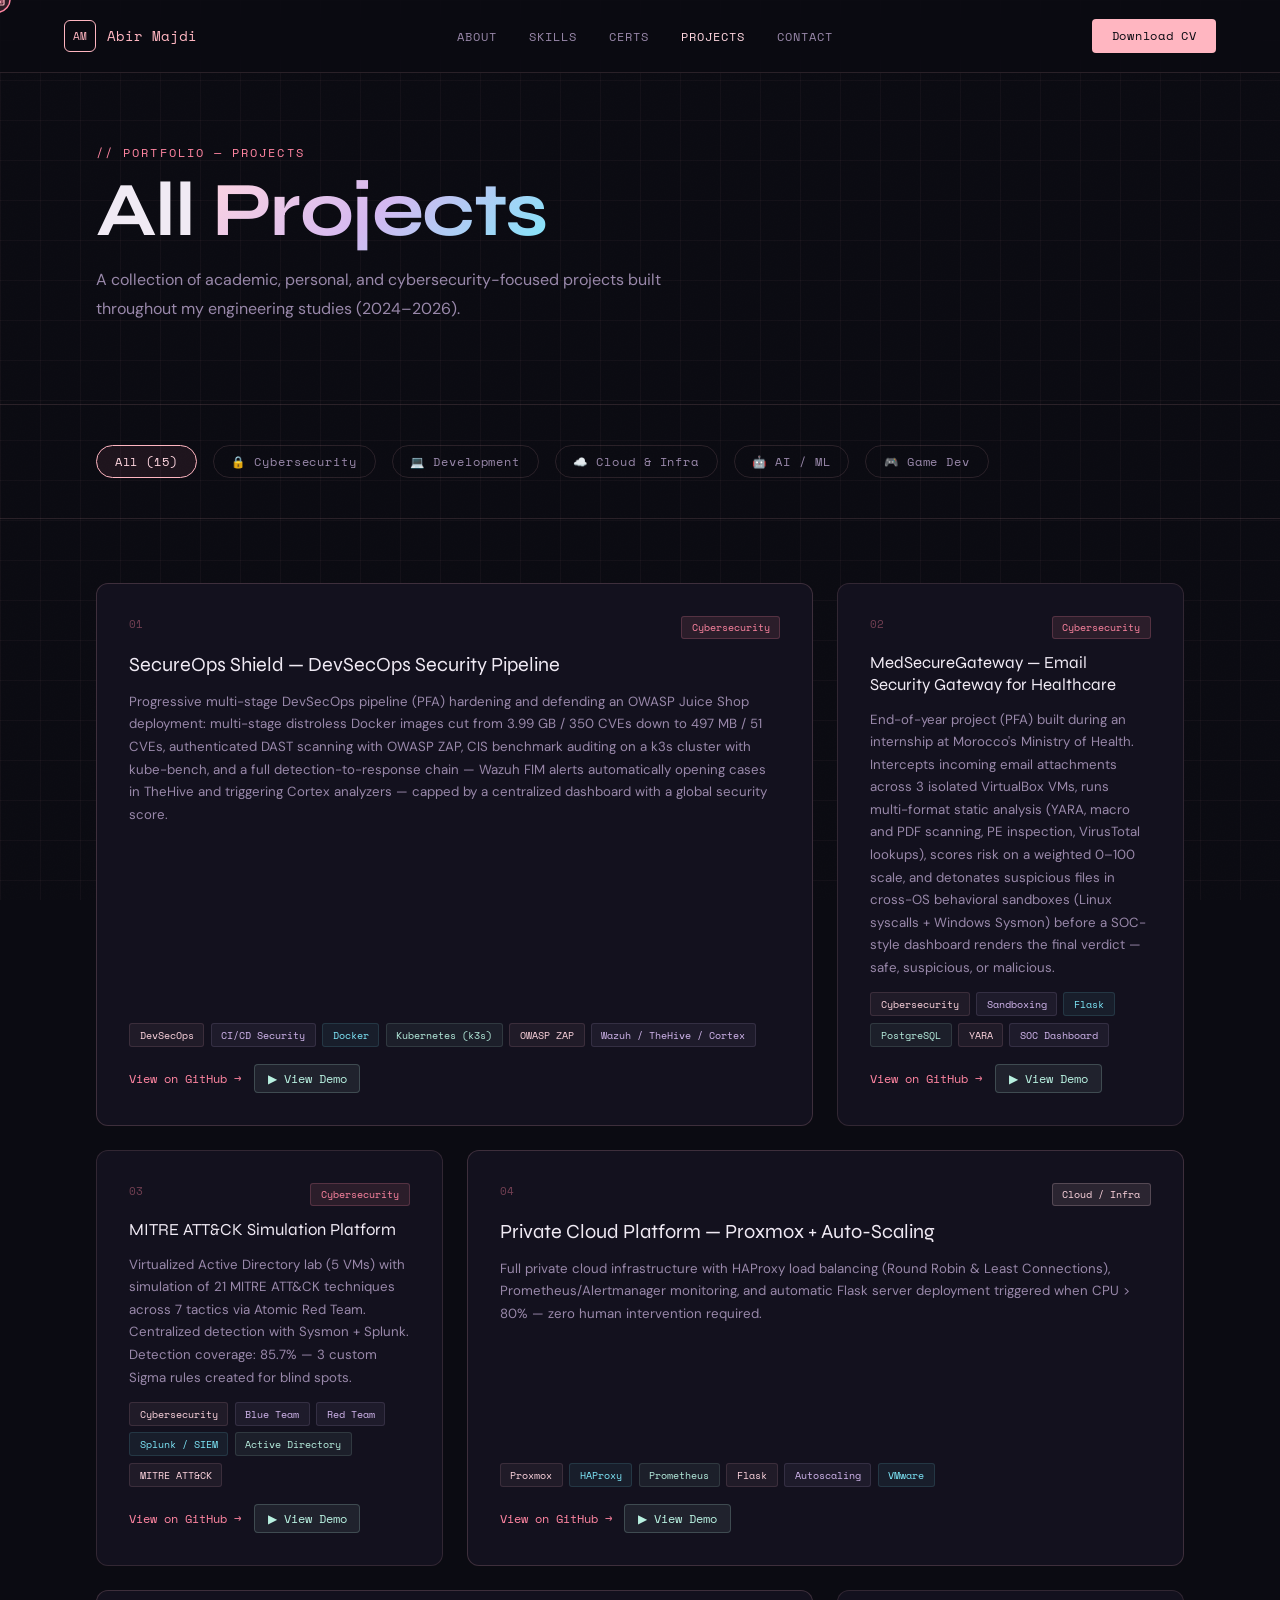
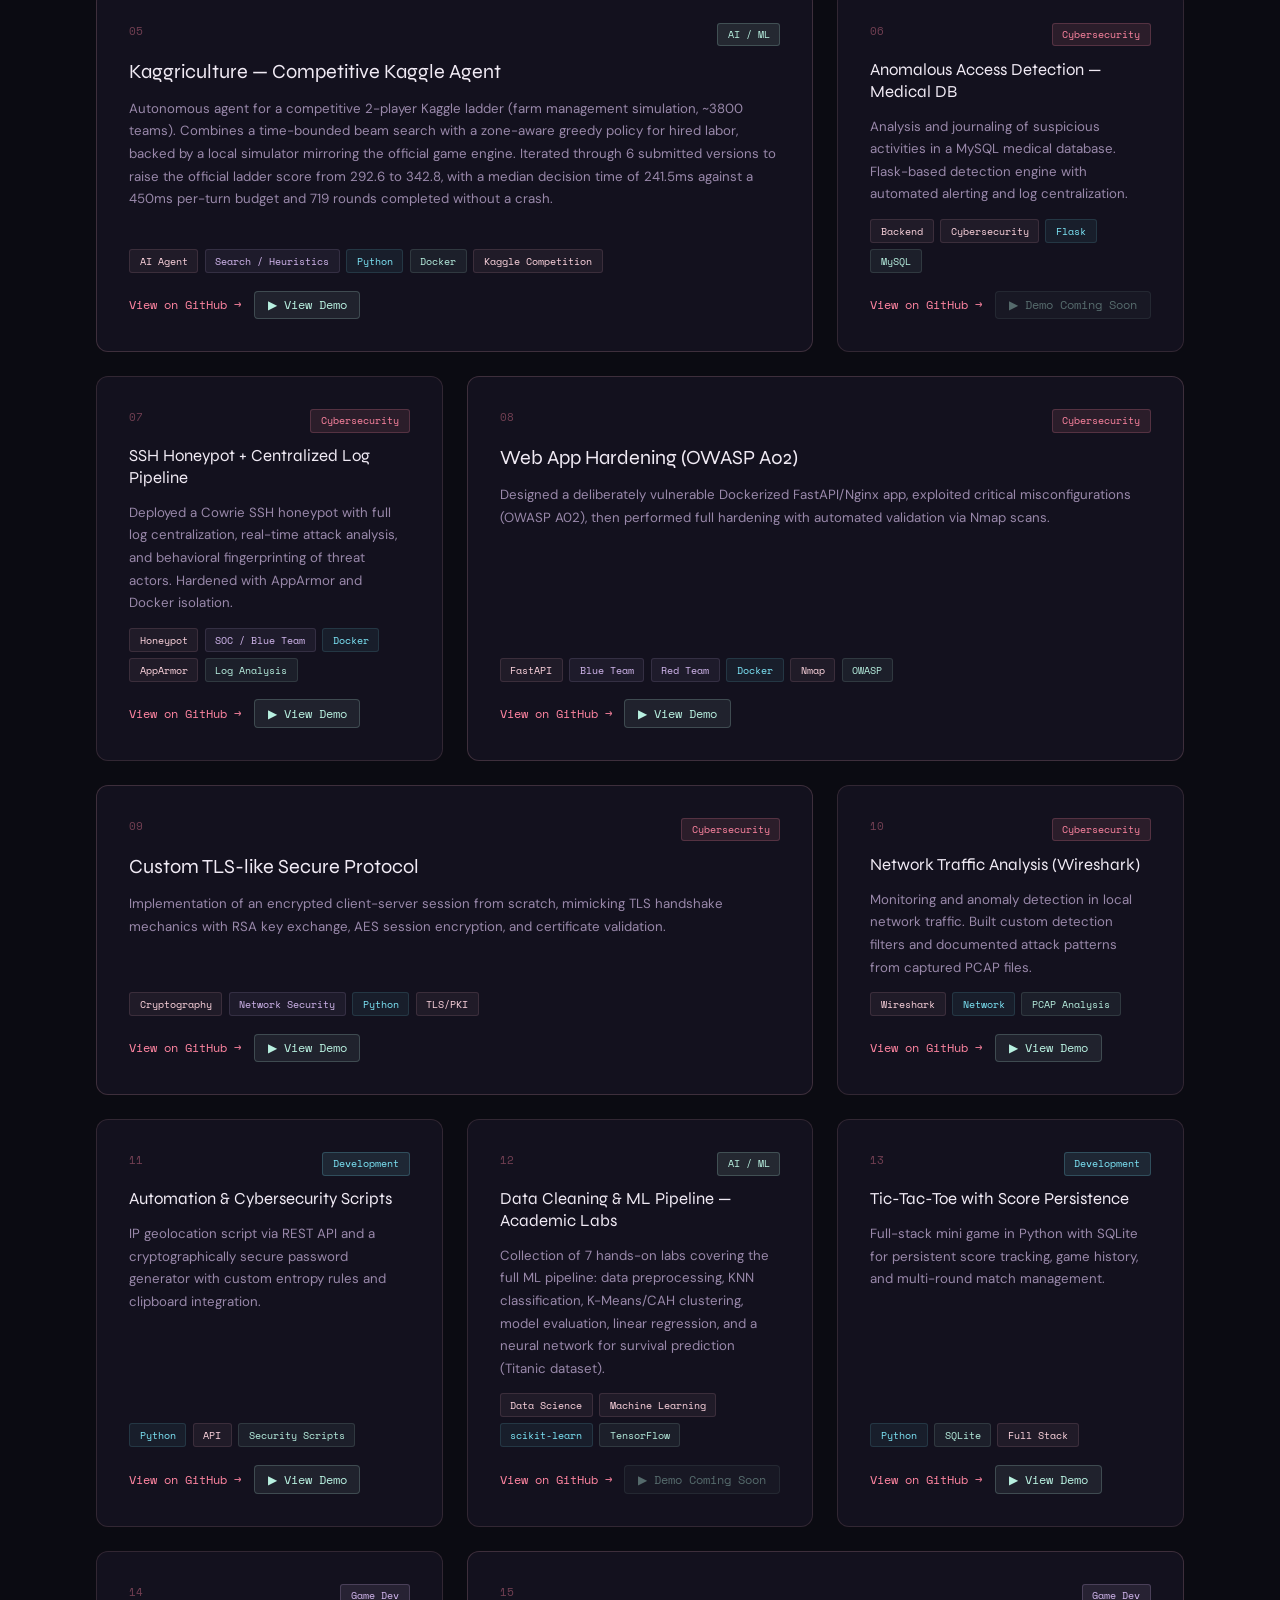
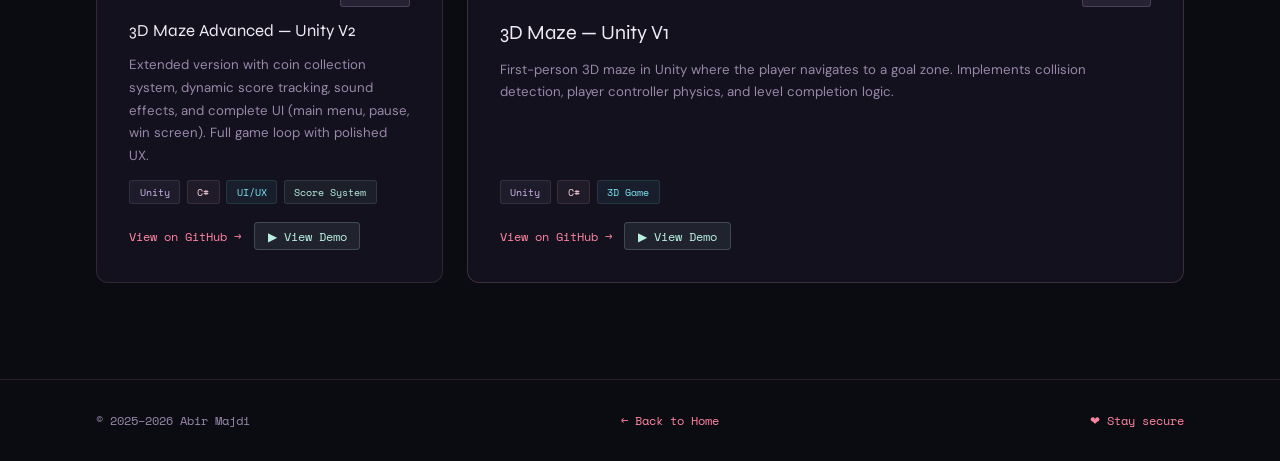
==== projets.htm @ 11ea149c "Update portfolio" ====
<!DOCTYPE html>
<html lang="en">

<head>
  <meta charset="UTF-8" />
  <meta name="viewport" content="width=device-width, initial-scale=1.0" />
  <title>Projects — Abir Majdi</title>
  <link
    href="https://fonts.googleapis.com/css2?family=Space+Mono:ital,wght@0,400;0,700;1,400&family=DM+Sans:wght@300;400;500;600&family=Syne:wght@700;800&display=swap"
    rel="stylesheet" />
  <style>
    *,
    *::before,
    *::after {
      box-sizing: border-box;
      margin: 0;
      padding: 0;
      cursor: none !important;
    }

    #cursor {
      position: fixed;
      top: 0;
      left: 0;
      pointer-events: none;
      z-index: 99999;
      transform: translate(-50%, -50%);
    }

    #cursor svg {
      display: block;
      transition: transform .15s ease;
    }

    body:has(a:hover) #cursor svg,
    body:has(button:hover) #cursor svg {
      transform: scale(1.4);
    }

    #cursor-trail {
      position: fixed;
      top: 0;
      left: 0;
      pointer-events: none;
      z-index: 99998;
      width: 8px;
      height: 8px;
      border-radius: 50%;
      background: #ff85a1;
      opacity: .5;
      transform: translate(-50%, -50%);
      transition: left .12s ease, top .12s ease;
    }

    :root {
      --bg: #0b0b12;
      --bg2: #100f1a;
      --card: #13111e;
      --border: rgba(255, 182, 193, .13);
      --pink: #ffb6c1;
      --pink-light: #ffd6e0;
      --pink-glow: #ff85a1;
      --mint: #b8f0e0;
      --lavender: #d4b8f0;
      --cyan: #7ee8fa;
      --text: #f0eaf4;
      --muted: #9988aa;
      --font-mono: 'Space Mono', monospace;
      --font-body: 'DM Sans', sans-serif;
      --font-head: 'Syne', sans-serif;
    }

    html {
      scroll-behavior: smooth;
    }

    body {
      background: var(--bg);
      color: var(--text);
      font-family: var(--font-body);
      overflow-x: hidden;
    }

    body::before {
      content: '';
      position: fixed;
      inset: 0;
      z-index: 0;
      pointer-events: none;
      background-image: url("data:image/svg+xml,%3Csvg viewBox='0 0 200 200' xmlns='http://www.w3.org/2000/svg'%3E%3Cfilter id='n'%3E%3CfeTurbulence type='fractalNoise' baseFrequency='.75' numOctaves='4' stitchTiles='stitch'/%3E%3C/filter%3E%3Crect width='100%25' height='100%25' filter='url(%23n)' opacity='.04'/%3E%3C/svg%3E");
      background-size: 200px 200px;
      opacity: .35;
    }

    body::after {
      content: '';
      position: fixed;
      inset: 0;
      z-index: 0;
      pointer-events: none;
      background-image: linear-gradient(rgba(255, 182, 193, .04) 1px, transparent 1px), linear-gradient(90deg, rgba(255, 182, 193, .04) 1px, transparent 1px);
      background-size: 40px 40px;
    }

    nav {
      position: fixed;
      top: 0;
      left: 0;
      right: 0;
      z-index: 1000;
      display: flex;
      align-items: center;
      justify-content: space-between;
      padding: 1.2rem 4rem;
      background: rgba(11, 11, 18, .85);
      backdrop-filter: blur(20px);
      border-bottom: 1px solid var(--border);
    }

    .nav-logo {
      display: flex;
      align-items: center;
      gap: .7rem;
      font-family: var(--font-mono);
      font-size: .85rem;
      color: var(--pink);
      text-decoration: none;
    }

    .nav-logo-icon {
      width: 32px;
      height: 32px;
      border: 1.5px solid var(--pink);
      border-radius: 6px;
      display: flex;
      align-items: center;
      justify-content: center;
      font-size: .7rem;
      color: var(--pink);
    }

    .nav-links {
      display: flex;
      gap: 2rem;
      list-style: none;
    }

    .nav-links a {
      font-family: var(--font-mono);
      font-size: .78rem;
      color: var(--muted);
      text-decoration: none;
      letter-spacing: .08em;
      text-transform: uppercase;
      transition: color .2s;
    }

    .nav-links a:hover,
    .nav-links a.active {
      color: var(--pink-light);
    }

    .nav-cv {
      font-family: var(--font-mono);
      font-size: .78rem;
      color: var(--bg);
      background: var(--pink);
      padding: .45rem 1.2rem;
      border-radius: 4px;
      text-decoration: none;
      letter-spacing: .06em;
      transition: background .2s;
    }

    .nav-cv:hover {
      background: var(--pink-light);
    }

    .page-header {
      position: relative;
      z-index: 1;
      padding: 9rem 6rem 5rem;
      border-bottom: 1px solid var(--border);
    }

    .page-label {
      font-family: var(--font-mono);
      font-size: .72rem;
      color: var(--pink-glow);
      letter-spacing: .18em;
      text-transform: uppercase;
      margin-bottom: .8rem;
    }

    .page-title {
      font-family: var(--font-head);
      font-size: clamp(3rem, 6vw, 5rem);
      line-height: .95;
      letter-spacing: -.02em;
      margin-bottom: 1.2rem;
    }

    .page-title em {
      font-style: normal;
      background: linear-gradient(135deg, var(--pink-light), var(--lavender), var(--cyan));
      -webkit-background-clip: text;
      -webkit-text-fill-color: transparent;
      background-clip: text;
    }

    .page-desc {
      font-size: 1rem;
      color: var(--muted);
      max-width: 600px;
      line-height: 1.8;
    }

    .filter-bar {
      position: relative;
      z-index: 1;
      padding: 2.5rem 6rem;
      display: flex;
      align-items: center;
      gap: 1rem;
      flex-wrap: wrap;
      border-bottom: 1px solid var(--border);
    }

    .filter-btn {
      font-family: var(--font-mono);
      font-size: .72rem;
      letter-spacing: .08em;
      padding: .45rem 1.1rem;
      border-radius: 20px;
      border: 1px solid var(--border);
      background: transparent;
      color: var(--muted);
      transition: all .2s;
      cursor: pointer;
    }

    .filter-btn:hover,
    .filter-btn.active {
      border-color: var(--pink);
      color: var(--pink-light);
      background: rgba(255, 133, 161, .08);
    }

    .projects-section {
      position: relative;
      z-index: 1;
      padding: 4rem 6rem 6rem;
    }

    .projects-grid {
      display: grid;
      grid-template-columns: repeat(auto-fill, minmax(340px, 1fr));
      gap: 1.5rem;
    }

    .proj-card {
      background: var(--card);
      border: 1px solid var(--border);
      border-radius: 12px;
      padding: 2rem;
      position: relative;
      overflow: hidden;
      transition: border-color .2s, transform .2s, box-shadow .2s;
      display: flex;
      flex-direction: column;
      gap: .8rem;
    }

    .proj-card::before {
      content: '';
      position: absolute;
      top: 0;
      left: 0;
      right: 0;
      height: 2px;
      background: linear-gradient(90deg, var(--pink-glow), var(--lavender));
      opacity: 0;
      transition: opacity .2s;
    }

    .proj-card:hover {
      border-color: rgba(255, 182, 193, .25);
      transform: translateY(-4px);
      box-shadow: 0 20px 50px rgba(0, 0, 0, .4);
    }

    .proj-card:hover::before {
      opacity: 1;
    }

    .proj-card.featured {
      grid-column: span 2;
      border-color: rgba(255, 182, 193, .18);
    }

    .proj-card.featured .proj-title {
      font-size: 1.25rem;
    }

    .proj-header {
      display: flex;
      justify-content: space-between;
      align-items: flex-start;
    }

    .proj-num {
      font-family: var(--font-mono);
      font-size: .68rem;
      color: rgba(255, 133, 161, .4);
    }

    .proj-type {
      font-family: var(--font-mono);
      font-size: .62rem;
      padding: .2rem .6rem;
      border-radius: 3px;
    }

    .type-security {
      background: rgba(255, 133, 161, .1);
      color: var(--pink-glow);
      border: 1px solid rgba(255, 133, 161, .2);
    }

    .type-dev {
      background: rgba(126, 232, 250, .1);
      color: var(--cyan);
      border: 1px solid rgba(126, 232, 250, .2);
    }

    .type-ml {
      background: rgba(184, 240, 224, .1);
      color: var(--mint);
      border: 1px solid rgba(184, 240, 224, .2);
    }

    .type-game {
      background: rgba(212, 184, 240, .1);
      color: var(--lavender);
      border: 1px solid rgba(212, 184, 240, .2);
    }

    .type-cloud {
      background: rgba(255, 214, 224, .1);
      color: var(--pink-light);
      border: 1px solid rgba(255, 214, 224, .2);
    }

    .proj-title {
      font-family: var(--font-head);
      font-size: 1.05rem;
      color: var(--text);
      line-height: 1.3;
    }

    .proj-desc {
      font-size: .83rem;
      color: var(--muted);
      line-height: 1.7;
      flex: 1;
    }

    .proj-tags {
      display: flex;
      flex-wrap: wrap;
      gap: .4rem;
    }

    .tag {
      font-family: var(--font-mono);
      font-size: .6rem;
      padding: .25rem .6rem;
      border-radius: 3px;
      background: rgba(255, 182, 193, .06);
      color: var(--pink-light);
      border: 1px solid rgba(255, 182, 193, .12);
    }

    .tag.b {
      background: rgba(126, 232, 250, .06);
      color: var(--cyan);
      border-color: rgba(126, 232, 250, .12);
    }

    .tag.p {
      background: rgba(212, 184, 240, .06);
      color: var(--lavender);
      border-color: rgba(212, 184, 240, .12);
    }

    .tag.g {
      background: rgba(184, 240, 224, .06);
      color: var(--mint);
      border-color: rgba(184, 240, 224, .12);
    }

    .proj-actions {
      display: flex;
      gap: .8rem;
      align-items: center;
      flex-wrap: wrap;
      margin-top: .3rem;
    }

    .proj-link {
      font-family: var(--font-mono);
      font-size: .72rem;
      color: var(--pink-glow);
      text-decoration: none;
      display: inline-flex;
      align-items: center;
      gap: .4rem;
      transition: gap .2s;
    }

    .proj-link:hover {
      gap: .7rem;
    }

    .demo-btn {
      font-family: var(--font-mono);
      font-size: .72rem;
      color: var(--mint);
      display: inline-flex;
      align-items: center;
      gap: .4rem;
      transition: gap .2s, background .2s;
      background: rgba(184, 240, 224, .08);
      border: 1px solid rgba(184, 240, 224, .2);
      border-radius: 4px;
      padding: .3rem .8rem;
      cursor: pointer;
    }

    .demo-btn:hover {
      gap: .7rem;
      background: rgba(184, 240, 224, .15);
      border-color: var(--mint);
    }

    .demo-btn.soon {
      opacity: .4;
      pointer-events: none;
      cursor: default;
    }

    /* VIDEO MODAL */
    #video-modal {
      display: none;
      position: fixed;
      inset: 0;
      z-index: 9999;
      background: rgba(11, 11, 18, .95);
      backdrop-filter: blur(16px);
      align-items: center;
      justify-content: center;
      padding: 1.5rem;
    }

    #video-modal.open {
      display: flex;
    }

    .video-modal-inner {
      position: relative;
      width: 100%;
      max-width: 960px;
      background: var(--card);
      border: 1px solid var(--border);
      border-radius: 14px;
      overflow: hidden;
      box-shadow: 0 40px 100px rgba(0, 0, 0, .7);
    }

    .video-modal-header {
      display: flex;
      align-items: center;
      justify-content: space-between;
      padding: 1rem 1.4rem;
      border-bottom: 1px solid var(--border);
    }

    .video-modal-title {
      font-family: var(--font-mono);
      font-size: .78rem;
      color: var(--pink-light);
      letter-spacing: .08em;
    }

    .video-modal-close {
      font-family: var(--font-mono);
      font-size: .9rem;
      color: var(--muted);
      background: none;
      border: none;
      padding: .2rem .5rem;
      cursor: pointer;
      transition: color .2s;
    }

    .video-modal-close:hover {
      color: var(--pink-light);
    }

    .video-ratio {
      position: relative;
      padding-bottom: 56.25%;
      height: 0;
    }

    .video-ratio iframe {
      position: absolute;
      top: 0;
      left: 0;
      width: 100%;
      height: 100%;
      border: none;
      background: #000;
    }

    /* VIDEO TABS (multi-vidéo) */
    .video-tabs {
      display: flex;
      flex-wrap: wrap;
      gap: .5rem;
      padding: .9rem 1.2rem;
      border-bottom: 1px solid var(--border);
      background: rgba(255, 182, 193, .03);
    }

    .video-tab {
      font-family: var(--font-mono);
      font-size: .68rem;
      letter-spacing: .06em;
      padding: .3rem .9rem;
      border-radius: 20px;
      border: 1px solid var(--border);
      background: transparent;
      color: var(--muted);
      cursor: pointer;
      transition: all .2s;
    }

    .video-tab:hover {
      border-color: var(--pink);
      color: var(--pink-light);
    }

    .video-tab.active {
      border-color: var(--pink-glow);
      color: var(--pink-light);
      background: rgba(255, 133, 161, .1);
    }

    /* VIDEO NAV (prev/next) */
    .video-nav {
      display: flex;
      align-items: center;
      justify-content: center;
      gap: 1.2rem;
      padding: .8rem 1.4rem;
      border-top: 1px solid var(--border);
    }

    .video-nav-btn {
      font-family: var(--font-mono);
      font-size: .7rem;
      color: var(--pink-glow);
      background: rgba(255, 133, 161, .07);
      border: 1px solid rgba(255, 133, 161, .25);
      border-radius: 4px;
      padding: .3rem .9rem;
      cursor: pointer;
      transition: background .2s;
    }

    .video-nav-btn:hover {
      background: rgba(255, 133, 161, .15);
    }

    .video-nav-btn:disabled {
      opacity: .3;
      pointer-events: none;
    }

    .video-nav-count {
      font-family: var(--font-mono);
      font-size: .7rem;
      color: var(--muted);
    }

    /* PLACEHOLDER when no video yet */
    .video-placeholder {
      display: flex;
      flex-direction: column;
      align-items: center;
      justify-content: center;
      height: 400px;
      gap: 1rem;
      color: var(--muted);
      font-family: var(--font-mono);
      font-size: .8rem;
    }

    .video-placeholder .placeholder-icon {
      font-size: 3rem;
      opacity: .3;
    }

    .video-placeholder p {
      text-align: center;
      line-height: 1.7;
      max-width: 380px;
    }

    .video-placeholder a {
      color: var(--pink-glow);
      text-decoration: none;
    }

    .video-placeholder a:hover {
      text-decoration: underline;
    }

    /* DRIVE LINK CARD — shown instead of blocked iframe */
    .drive-link-card {
      display: flex;
      flex-direction: column;
      align-items: center;
      justify-content: center;
      min-height: 340px;
      gap: 1.4rem;
      padding: 2.5rem;
    }

    .drive-link-label {
      font-family: var(--font-mono);
      font-size: .72rem;
      color: var(--muted);
      text-align: center;
      line-height: 1.7;
      max-width: 480px;
    }

    .drive-open-btn {
      display: inline-flex;
      align-items: center;
      gap: .6rem;
      font-family: var(--font-mono);
      font-size: .8rem;
      letter-spacing: .06em;
      color: var(--bg);
      background: var(--pink-glow);
      padding: .65rem 1.6rem;
      border-radius: 6px;
      text-decoration: none;
      transition: background .2s, transform .15s;
    }

    .drive-open-btn:hover {
      background: var(--pink-light);
      transform: translateY(-2px);
    }

    .drive-icon {
      width: 48px;
      height: 48px;
      opacity: .5;
    }

    .reveal {
      opacity: 0;
      transform: translateY(20px);
      transition: opacity .5s ease, transform .5s ease;
    }

    .reveal.visible {
      opacity: 1;
      transform: none;
    }

    footer {
      position: relative;
      z-index: 1;
      border-top: 1px solid var(--border);
      padding: 2rem 6rem;
      display: flex;
      align-items: center;
      justify-content: space-between;
      font-family: var(--font-mono);
      font-size: .72rem;
      color: var(--muted);
    }

    footer a {
      color: var(--pink-glow);
      text-decoration: none;
    }

    @media(max-width:900px) {
      nav {
        padding: 1rem 1.5rem;
      }

      .page-header,
      .filter-bar,
      .projects-section {
        padding-left: 1.5rem;
        padding-right: 1.5rem;
      }

      .page-header {
        padding-top: 6rem;
      }

      .projects-grid {
        grid-template-columns: 1fr;
      }

      .proj-card.featured {
        grid-column: span 1;
      }

      footer {
        padding: 1.5rem;
        flex-direction: column;
        gap: .5rem;
      }
    }
  </style>
</head>

<body>

  <div id="cursor">
    <svg width="28" height="28" viewBox="0 0 28 28" fill="none">
      <path d="M14 2 L24 6 L24 14 C24 19.5 19.5 24.5 14 26 C8.5 24.5 4 19.5 4 14 L4 6 Z" fill="rgba(255,133,161,0.15)"
        stroke="#ff85a1" stroke-width="1.5" />
      <rect x="10" y="13" width="8" height="6" rx="1" fill="none" stroke="#ffb6c1" stroke-width="1.2" />
      <path d="M11 13 L11 11 C11 9.3 12.3 8 14 8 C15.7 8 17 9.3 17 11 L17 13" stroke="#ffb6c1" stroke-width="1.2"
        fill="none" />
      <circle cx="14" cy="16" r="1" fill="#ffb6c1" />
    </svg>
  </div>
  <div id="cursor-trail"></div>

  <nav>
    <a href="index.htm" class="nav-logo">
      <div class="nav-logo-icon">AM</div>
      <span>Abir Majdi</span>
    </a>
    <ul class="nav-links">
      <li><a href="index.htm#about">About</a></li>
      <li><a href="index.htm#skills">Skills</a></li>
      <li><a href="index.htm#certifications">Certs</a></li>
      <li><a href="projets.htm" class="active">Projects</a></li>
      <li><a href="index.htm#contact">Contact</a></li>
    </ul>
    <a href="/CV_Abir_Majdi_ATS.pdf" class="nav-cv" target="_blank">Download CV</a>
  </nav>

  <div class="page-header">
    <div class="reveal">
      <p class="page-label">// Portfolio — Projects</p>
      <h1 class="page-title">All <em>Projects</em></h1>
      <p class="page-desc">A collection of academic, personal, and cybersecurity-focused projects built throughout my
        engineering studies (2024–2026).</p>
    </div>
  </div>

  <div class="filter-bar">
    <button class="filter-btn active" onclick="filterProjects('all', this)">All (15)</button>
    <button class="filter-btn" onclick="filterProjects('security', this)">&#128274; Cybersecurity</button>
    <button class="filter-btn" onclick="filterProjects('dev', this)">&#128187; Development</button>
    <button class="filter-btn" onclick="filterProjects('cloud', this)">&#9729;&#65039; Cloud &amp; Infra</button>
    <button class="filter-btn" onclick="filterProjects('ml', this)">&#129302; AI / ML</button>
    <button class="filter-btn" onclick="filterProjects('game', this)">&#127918; Game Dev</button>
  </div>

  <div class="projects-section">
    <div class="projects-grid">

      <!-- 01 — SecureOps Shield -->
      <div class="proj-card featured reveal" data-cat="security">
        <div class="proj-header">
          <span class="proj-num">01</span>
          <span class="proj-type type-security">Cybersecurity</span>
        </div>
        <div class="proj-title">SecureOps Shield — DevSecOps Security Pipeline</div>
        <div class="proj-desc">Progressive multi-stage DevSecOps pipeline (PFA) hardening and defending an OWASP
          Juice Shop deployment: multi-stage distroless Docker images cut from 3.99 GB / 350 CVEs down to 497 MB
          / 51 CVEs, authenticated DAST scanning with OWASP ZAP, CIS benchmark auditing on a k3s cluster with
          kube-bench, and a full detection-to-response chain — Wazuh FIM alerts automatically opening cases in
          TheHive and triggering Cortex analyzers — capped by a centralized dashboard with a global security
          score.</div>
        <div class="proj-tags">
          <span class="tag">DevSecOps</span>
          <span class="tag p">CI/CD Security</span>
          <span class="tag b">Docker</span>
          <span class="tag g">Kubernetes (k3s)</span>
          <span class="tag">OWASP ZAP</span>
          <span class="tag p">Wazuh / TheHive / Cortex</span>
        </div>
        <div class="proj-actions">
          <a href="https://github.com/penelopeeckhar/secureops-shield" target="_blank" class="proj-link">View on
            GitHub →</a>
          <button class="demo-btn"
            onclick="openDemo('SecureOps Shield — DevSecOps Security Pipeline', 'https://github.com/penelopeeckhar/secureops-shield')">&#9654;
            View Demo</button>
        </div>
      </div>
      <!-- 02 — MedSecureGateway -->
      <div class="proj-card reveal" data-cat="security">
        <div class="proj-header">
          <span class="proj-num">02</span>
          <span class="proj-type type-security">Cybersecurity</span>
        </div>
        <div class="proj-title">MedSecureGateway — Email Security Gateway for Healthcare</div>
        <div class="proj-desc">End-of-year project (PFA) built during an internship at Morocco's Ministry of
          Health. Intercepts incoming email attachments across 3 isolated VirtualBox VMs, runs multi-format
          static analysis (YARA, macro and PDF scanning, PE inspection, VirusTotal lookups), scores risk on a
          weighted 0–100 scale, and detonates suspicious files in cross-OS behavioral sandboxes (Linux syscalls
          + Windows Sysmon) before a SOC-style dashboard renders the final verdict — safe, suspicious, or
          malicious.</div>
        <div class="proj-tags">
          <span class="tag">Cybersecurity</span>
          <span class="tag p">Sandboxing</span>
          <span class="tag b">Flask</span>
          <span class="tag g">PostgreSQL</span>
          <span class="tag">YARA</span>
          <span class="tag p">SOC Dashboard</span>
        </div>
        <div class="proj-actions">
          <a href="https://github.com/penelopeeckhar/MedSecureGateway" target="_blank" class="proj-link">View on
            GitHub →</a>
          <button class="demo-btn"
            onclick="openDemo('MedSecureGateway — Email Security Gateway for Healthcare', 'https://github.com/penelopeeckhar/MedSecureGateway')">&#9654;
            View Demo</button>
        </div>
      </div>

      <!-- 03 — MITRE ATT&CK Simulation Platform -->
      <div class="proj-card reveal" data-cat="security">
        <div class="proj-header">
          <span class="proj-num">03</span>
          <span class="proj-type type-security">Cybersecurity</span>
        </div>
        <div class="proj-title">MITRE ATT&amp;CK Simulation Platform</div>
        <div class="proj-desc">Virtualized Active Directory lab (5 VMs) with simulation of 21 MITRE ATT&amp;CK
          techniques across 7 tactics via Atomic Red Team. Centralized detection with Sysmon + Splunk. Detection
          coverage: 85.7% — 3 custom Sigma rules created for blind spots.</div>
        <div class="proj-tags">
          <span class="tag">Cybersecurity</span>
          <span class="tag p">Blue Team</span>
          <span class="tag p">Red Team</span>
          <span class="tag b">Splunk / SIEM</span>
          <span class="tag g">Active Directory</span>
          <span class="tag">MITRE ATT&amp;CK</span>
        </div>
        <div class="proj-actions">
          <a href="https://github.com/penelopeeckhar/mitre-attack-detection-lab" target="_blank" class="proj-link">View
            on GitHub →</a>
          <button class="demo-btn"
            onclick="openDemo('MITRE ATT&amp;CK Simulation Platform', 'https://github.com/penelopeeckhar/mitre-attack-detection-lab')">&#9654;
            View Demo</button>
        </div>
      </div>

      <!-- 04 — Private Cloud Platform -->
      <div class="proj-card featured reveal" data-cat="cloud">
        <div class="proj-header">
          <span class="proj-num">04</span>
          <span class="proj-type type-cloud">Cloud / Infra</span>
        </div>
        <div class="proj-title">Private Cloud Platform — Proxmox + Auto-Scaling</div>
        <div class="proj-desc">Full private cloud infrastructure with HAProxy load balancing (Round Robin &amp; Least
          Connections), Prometheus/Alertmanager monitoring, and automatic Flask server deployment triggered when CPU
          &gt; 80% — zero human intervention required.</div>
        <div class="proj-tags">
          <span class="tag">Proxmox</span>
          <span class="tag b">HAProxy</span>
          <span class="tag g">Prometheus</span>
          <span class="tag">Flask</span>
          <span class="tag p">Autoscaling</span>
          <span class="tag b">VMware</span>
        </div>
        <div class="proj-actions">
          <a href="https://github.com/penelopeeckhar/private-cloud-autoscaling-platform" target="_blank"
            class="proj-link">View on GitHub →</a>
          <button class="demo-btn"
            onclick="openDemo('Private Cloud Platform — Proxmox + Auto-Scaling', 'https://github.com/penelopeeckhar/private-cloud-autoscaling-platform')">&#9654;
            View Demo</button>
        </div>
      </div>

      <!-- 05 — Kaggriculture -->
      <div class="proj-card featured reveal" data-cat="ml">
        <div class="proj-header">
          <span class="proj-num">05</span>
          <span class="proj-type type-ml">AI / ML</span>
        </div>
        <div class="proj-title">Kaggriculture — Competitive Kaggle Agent</div>
        <div class="proj-desc">Autonomous agent for a competitive 2-player Kaggle ladder (farm management
          simulation, ~3800 teams). Combines a time-bounded beam search with a zone-aware greedy policy for
          hired labor, backed by a local simulator mirroring the official game engine. Iterated through 6
          submitted versions to raise the official ladder score from 292.6 to 342.8, with a median decision
          time of 241.5ms against a 450ms per-turn budget and 719 rounds completed without a crash.</div>
        <div class="proj-tags">
          <span class="tag">AI Agent</span>
          <span class="tag p">Search / Heuristics</span>
          <span class="tag b">Python</span>
          <span class="tag g">Docker</span>
          <span class="tag">Kaggle Competition</span>
        </div>
        <div class="proj-actions">
          <a href="https://github.com/penelopeeckhar/kaggriculture-agent" target="_blank" class="proj-link">View on
            GitHub →</a>
          <button class="demo-btn"
            onclick="openDemo('Kaggriculture — Competitive Kaggle Agent', 'https://github.com/penelopeeckhar/kaggriculture-agent')">&#9654;
            View Demo</button>
        </div>
      </div>

      <!-- 06 — Anomalous Access Detection (Medical DB) -->
      <div class="proj-card reveal" data-cat="security">
        <div class="proj-header">
          <span class="proj-num">06</span>
          <span class="proj-type type-security">Cybersecurity</span>
        </div>
        <div class="proj-title">Anomalous Access Detection — Medical DB</div>
        <div class="proj-desc">Analysis and journaling of suspicious activities in a MySQL medical database. Flask-based
          detection engine with automated alerting and log centralization.</div>
        <div class="proj-tags">
          <span class="tag">Backend</span>
          <span class="tag">Cybersecurity</span>
          <span class="tag b">Flask</span>
          <span class="tag g">MySQL</span>
        </div>
        <div class="proj-actions">
          <a href="https://github.com/penelopeeckhar/projet-flask-detection" target="_blank" class="proj-link">View on
            GitHub →</a>
          <button class="demo-btn soon">&#9654; Demo Coming Soon</button>
        </div>
      </div>

      <!-- 07 — SSH Honeypot -->
      <div class="proj-card reveal" data-cat="security">
        <div class="proj-header">
          <span class="proj-num">07</span>
          <span class="proj-type type-security">Cybersecurity</span>
        </div>
        <div class="proj-title">SSH Honeypot + Centralized Log Pipeline</div>
        <div class="proj-desc">Deployed a Cowrie SSH honeypot with full log centralization, real-time attack analysis,
          and behavioral fingerprinting of threat actors. Hardened with AppArmor and Docker isolation.</div>
        <div class="proj-tags">
          <span class="tag">Honeypot</span>
          <span class="tag p">SOC / Blue Team</span>
          <span class="tag b">Docker</span>
          <span class="tag">AppArmor</span>
          <span class="tag g">Log Analysis</span>
        </div>
        <div class="proj-actions">
          <a href="https://github.com/penelopeeckhar/projet-honeypot-ssh" target="_blank" class="proj-link">View on
            GitHub →</a>
          <button class="demo-btn"
            onclick="openDemo('SSH Honeypot + Centralized Log Pipeline', 'https://github.com/penelopeeckhar/projet-honeypot-ssh')">&#9654;
            View Demo</button>
        </div>
      </div>

      <!-- 08 — Web App Hardening (OWASP) -->
      <div class="proj-card  featured reveal" data-cat="security">
        <div class="proj-header">
          <span class="proj-num">08</span>
          <span class="proj-type type-security">Cybersecurity</span>
        </div>
        <div class="proj-title">Web App Hardening (OWASP A02)</div>
        <div class="proj-desc">Designed a deliberately vulnerable Dockerized FastAPI/Nginx app, exploited critical
          misconfigurations (OWASP A02), then performed full hardening with automated validation via Nmap scans.</div>
        <div class="proj-tags">
          <span class="tag">FastAPI</span>
          <span class="tag p">Blue Team</span>
          <span class="tag p">Red Team</span>
          <span class="tag b">Docker</span>
          <span class="tag">Nmap</span>
          <span class="tag g">OWASP</span>
        </div>
        <div class="proj-actions">
          <a href="https://github.com/penelopeeckhar/projet-misconfig-mayhem" target="_blank" class="proj-link">View on
            GitHub →</a>
          <button class="demo-btn"
            onclick="openDemo('Web App Hardening (OWASP A02)', 'https://github.com/penelopeeckhar/projet-misconfig-mayhem')">&#9654;
            View Demo</button>
        </div>
      </div>

      <!-- 09 — Custom TLS-like Secure Protocol -->
      <div class="proj-card featured reveal" data-cat="security">
        <div class="proj-header">
          <span class="proj-num">09</span>
          <span class="proj-type type-security">Cybersecurity</span>
        </div>
        <div class="proj-title">Custom TLS-like Secure Protocol</div>
        <div class="proj-desc">Implementation of an encrypted client-server session from scratch, mimicking TLS
          handshake mechanics with RSA key exchange, AES session encryption, and certificate validation.</div>
        <div class="proj-tags">
          <span class="tag">Cryptography</span>
          <span class="tag p">Network Security</span>
          <span class="tag b">Python</span>
          <span class="tag">TLS/PKI</span>
        </div>
        <div class="proj-actions">
          <a href="https://github.com/penelopeeckhar/projet-crypto-tls" target="_blank" class="proj-link">View on GitHub
            →</a>
          <button class="demo-btn"
            onclick="openDemo('Custom TLS-like Secure Protocol', 'https://github.com/penelopeeckhar/projet-crypto-tls')">&#9654;
            View Demo</button>
        </div>
      </div>

      <!-- 10 — Network Traffic Analysis (Wireshark) -->
      <div class="proj-card reveal" data-cat="security">
        <div class="proj-header">
          <span class="proj-num">10</span>
          <span class="proj-type type-security">Cybersecurity</span>
        </div>
        <div class="proj-title">Network Traffic Analysis (Wireshark)</div>
        <div class="proj-desc">Monitoring and anomaly detection in local network traffic. Built custom detection filters
          and documented attack patterns from captured PCAP files.</div>
        <div class="proj-tags">
          <span class="tag">Wireshark</span>
          <span class="tag b">Network</span>
          <span class="tag g">PCAP Analysis</span>
        </div>
        <div class="proj-actions">
          <a href="https://github.com/penelopeeckhar/projet-wireshark" target="_blank" class="proj-link">View on GitHub
            →</a>
          <button class="demo-btn"
            onclick="openDemo('Network Traffic Analysis (Wireshark)', 'https://github.com/penelopeeckhar/projet-wireshark')">&#9654;
            View Demo</button>
        </div>
      </div>

      <!-- 11 — Automation & Cybersecurity Scripts -->
      <div class="proj-card reveal" data-cat="dev">
        <div class="proj-header">
          <span class="proj-num">11</span>
          <span class="proj-type type-dev">Development</span>
        </div>
        <div class="proj-title">Automation &amp; Cybersecurity Scripts</div>
        <div class="proj-desc">IP geolocation script via REST API and a cryptographically secure password generator with
          custom entropy rules and clipboard integration.</div>
        <div class="proj-tags">
          <span class="tag b">Python</span>
          <span class="tag">API</span>
          <span class="tag g">Security Scripts</span>
        </div>
        <div class="proj-actions">
          <a href="https://github.com/penelopeeckhar/projet-api-mdp" target="_blank" class="proj-link">View on GitHub
            →</a>
          <button class="demo-btn"
            onclick="openDemo('Automation &amp; Cybersecurity Scripts', 'https://github.com/penelopeeckhar/projet-api-mdp')">&#9654;
            View Demo</button>
        </div>
      </div>

      <!-- 12 — Data Cleaning & ML Pipeline (Academic Labs) -->
      <div class="proj-card reveal" data-cat="ml">
        <div class="proj-header">
          <span class="proj-num">12</span>
          <span class="proj-type type-ml">AI / ML</span>
        </div>
        <div class="proj-title">Data Cleaning &amp; ML Pipeline — Academic Labs</div>
        <div class="proj-desc">Collection of 7 hands-on labs covering the full ML pipeline: data preprocessing,
          KNN classification, K-Means/CAH clustering, model evaluation, linear regression, and a neural
          network for survival prediction (Titanic dataset).</div>
        <div class="proj-tags">
          <span class="tag">Data Science</span>
          <span class="tag">Machine Learning</span>
          <span class="tag b">scikit-learn</span>
          <span class="tag g">TensorFlow</span>
        </div>
        <div class="proj-actions">
          <a href="https://github.com/penelopeeckhar/projet-data-cleaning-ai" target="_blank" class="proj-link">View on
            GitHub →</a>
          <button class="demo-btn soon">&#9654; Demo Coming Soon</button>
        </div>
      </div>

      <!-- 13 — Tic-Tac-Toe -->
      <div class="proj-card reveal" data-cat="dev">
        <div class="proj-header">
          <span class="proj-num">13</span>
          <span class="proj-type type-dev">Development</span>
        </div>
        <div class="proj-title">Tic-Tac-Toe with Score Persistence</div>
        <div class="proj-desc">Full-stack mini game in Python with SQLite for persistent score tracking, game history,
          and multi-round match management.</div>
        <div class="proj-tags">
          <span class="tag b">Python</span>
          <span class="tag g">SQLite</span>
          <span class="tag">Full Stack</span>
        </div>
        <div class="proj-actions">
          <a href="https://github.com/penelopeeckhar/projet-tic-tac-toe" target="_blank" class="proj-link">View on
            GitHub →</a>
          <button class="demo-btn"
            onclick="openDemo('Tic-Tac-Toe with Score Persistence', 'https://github.com/penelopeeckhar/projet-tic-tac-toe')">&#9654;
            View Demo</button>
        </div>
      </div>

      <!-- 14 — 3D Maze Advanced (Unity V2) -->
      <div class="proj-card reveal" data-cat="game">
        <div class="proj-header">
          <span class="proj-num">14</span>
          <span class="proj-type type-game">Game Dev</span>
        </div>
        <div class="proj-title">3D Maze Advanced — Unity V2</div>
        <div class="proj-desc">Extended version with coin collection system, dynamic score tracking, sound effects, and
          complete UI (main menu, pause, win screen). Full game loop with polished UX.</div>
        <div class="proj-tags">
          <span class="tag p">Unity</span>
          <span class="tag">C#</span>
          <span class="tag b">UI/UX</span>
          <span class="tag g">Score System</span>
        </div>
        <div class="proj-actions">
          <a href="https://github.com/penelopeeckhar/projet-labyrinthe-unity/tree/version2-advanced" target="_blank"
            class="proj-link">View on GitHub →</a>
          <button class="demo-btn"
            onclick="openDemo('3D Maze Advanced — Unity V2', 'https://github.com/penelopeeckhar/projet-labyrinthe-unity/tree/version2-advanced')">&#9654;
            View Demo</button>
        </div>
      </div>

      <!-- 15 — 3D Maze (Unity V1) -->
      <div class="proj-card featured reveal" data-cat="game">
        <div class="proj-header">
          <span class="proj-num">15</span>
          <span class="proj-type type-game">Game Dev</span>
        </div>
        <div class="proj-title">3D Maze — Unity V1</div>
        <div class="proj-desc">First-person 3D maze in Unity where the player navigates to a goal zone. Implements
          collision detection, player controller physics, and level completion logic.</div>
        <div class="proj-tags">
          <span class="tag p">Unity</span>
          <span class="tag">C#</span>
          <span class="tag b">3D Game</span>
        </div>
        <div class="proj-actions">
          <a href="https://github.com/penelopeeckhar/projet-labyrinthe-unity/tree/main" target="_blank"
            class="proj-link">View on GitHub →</a>
          <button class="demo-btn"
            onclick="openDemo('3D Maze — Unity V1', 'https://github.com/penelopeeckhar/projet-labyrinthe-unity/tree/main')">&#9654;
            View Demo</button>
        </div>
      </div>


    </div>
  </div>

  <!-- VIDEO DEMO MODAL -->
  <div id="video-modal">
    <div class="video-modal-inner">
      <div class="video-modal-header">
        <span class="video-modal-title" id="video-modal-title"></span>
        <button class="video-modal-close" onclick="closeDemo()">✕</button>
      </div>
      <div id="video-modal-body"></div>
    </div>
  </div>

  <footer>
    <span>© 2025–2026 Abir Majdi</span>
    <span><a href="index.htm">← Back to Home</a></span>
    <span style="color:var(--pink-glow)">&#x2764; Stay secure</span>
  </footer>

  <script>
    // Cursor
    const cursor = document.getElementById('cursor');
    const trail = document.getElementById('cursor-trail');
    document.addEventListener('mousemove', e => {
      cursor.style.left = e.clientX + 'px'; cursor.style.top = e.clientY + 'px';
      setTimeout(() => { trail.style.left = e.clientX + 'px'; trail.style.top = e.clientY + 'px'; }, 80);
    });

    // Reveal
    const obs = new IntersectionObserver(entries => {
      entries.forEach((e, i) => { if (e.isIntersecting) { setTimeout(() => e.target.classList.add('visible'), i * 60); } });
    }, { threshold: 0.1 });
    document.querySelectorAll('.reveal').forEach(el => obs.observe(el));

    // Filter
    function filterProjects(cat, btn) {
      document.querySelectorAll('.filter-btn').forEach(b => b.classList.remove('active'));
      btn.classList.add('active');
      document.querySelectorAll('.proj-card').forEach(card => {
        card.style.display = (cat === 'all' || card.dataset.cat === cat) ? '' : 'none';
      });
    }

    // Toutes les clés utilisent & (pas &amp;) — la recherche est normalisée dans openDemo
    const DEMO_VIDEOS = {
      'Kaggriculture — Competitive Kaggle Agent': [
        { label: 'Démonstration de l\'agent Kaggriculture :', src: 'https://drive.google.com/file/d/1MHPmiDrCD_ep_SoMuqwOCuh4Z2dVmGwv/view?usp=sharing' }
      ],
      'MedSecureGateway — Email Security Gateway for Healthcare': [
        { label: 'Vue d\'ensemble — interception → analyse → verdict :', src: 'https://drive.google.com/file/d/1lY95T44O2SjVZfBVBrF9Sy7TD07yCgBL/view?usp=sharing' },
        { label: 'Analyse VirusTotal & scoring de risque :', src: 'https://drive.google.com/file/d/1M4jNgLLCigicaMgl_0MvAvn6T4MBinvw/view?usp=sharing' },
        { label: 'Verdict SAFE — pièce jointe transmise :', src: 'https://drive.google.com/file/d/1cbAW8zjxzVxssA2ZXd5W1c5aNnxW3w43/view?usp=sharing' },
        { label: 'Verdict SAFE — suite :', src: 'https://drive.google.com/file/d/1lqXS4YAQ_mG0BzFGFSYLBCg9JhM43Rv8/view?usp=sharing' },
        { label: 'Verdict SUSPICIOUS — détonation en sandbox :', src: 'https://drive.google.com/file/d/1VSRkKfTXJyJrXLKZh3zGNNQR985xEhzd/view?usp=sharing' }
      ],
      'SecureOps Shield — DevSecOps Security Pipeline': [
        { label: 'Démonstration SecureOps Shield :', src: 'https://drive.google.com/file/d/1jDqAU7jeTyRt1J4_x0iDOBfEYZnnmCnG/view?usp=sharing' }
      ],
      'MITRE ATT&CK Simulation Platform': [
        { label: 'Initial Access "T1566.002 — Spear-Phishing Link" :', src: 'https://drive.google.com/file/d/1k0p8Y84hEBiE4clsS_V2Wrjc2fc6aVMD/view' },
        { label: 'Execution "T1053.005 — Scheduled Task / Job" :', src: 'https://drive.google.com/file/d/1_Y7QkKIbbpONXzaDwuTFIpUwky5XiPna/view' },
        { label: 'Part 1 — Persistence "T1547.001 : Clés de registre Run" :', src: 'https://drive.google.com/file/d/1jWYodwpJ635gWVyS6SHZ6fLmcFE1te-S/view' },
        { label: 'Part 2 — Persistence "T1547.001 : Clés de registre Run" :', src: 'https://drive.google.com/file/d/1_ep7w_R490R-FyUWvYK_g397jhf_yWu7/view' }
      ],
      'SSH Honeypot + Centralized Log Pipeline': [{ label: 'SSH Honeypot — ELK Stack :', src: 'https://drive.google.com/file/d/1bp0NVej-wHShJWNiqv3pTOovaIBszkP8/view?usp=sharing' }],
      'Custom TLS-like Secure Protocol': [{
        label: 'TLS Handshake & Secure Communication Demo :', src: 'https://drive.google.com/file/d/1eExAa0o33u0wTNEOxvxauw11e1wI5MCP/view?usp=drive_link'
      }],
      'Web App Hardening (OWASP A02)': [
        { label: 'Accelerated and explained :', src: 'https://drive.google.com/file/d/1DnCVxZtxUxzv8Z2Nl-TPwiX7uwfLlcem/view?usp=sharing' },
        { label: 'demo Misconfig Mayhem detailed step-by-step :', src: 'https://drive.google.com/file/d/1LwocpI1v_eGkhRuwchrtbljWwAjF-J5Y/view?usp=sharing' }
      ],
      'Network Traffic Analysis (Wireshark)': [{ label: 'Network Traffic Analysis', src: 'https://drive.google.com/file/d/1lTxLqrnXaFU5r0egPjw9CZreoKh8kNsI/view?usp=sharing' }],
      'Private Cloud Platform — Proxmox + Auto-Scaling': [
        { label: 'APPROACH 1 — ProxmoxVE :', src: 'https://drive.google.com/file/d/1Vi0OEsayQS8DS7vnjeizROXIVdaSn-Mc/view?usp=sharing' },
        { label: 'APPROACH 2 — Load balancing :', src: 'https://drive.google.com/file/d/1cwA6o3R1lUo9ZQbpWp5CWIV6gdQPv3g7/view?usp=sharing' },
        { label: 'APPROACH 2 — Autoscaling :', src: 'https://drive.google.com/file/d/13UcL5R4D_Iq8zVgE4anhp8zL5M3OlRga/view?usp=sharing' }
      ],
      'Automation & Cybersecurity Scripts': [{ label: 'Phone number geolocation with an interactive map :', src: 'https://drive.google.com/file/d/1yoT8yIcStuVL9lTN5Ns6GPrhdtcr6emM/view?usp=drive_link' }],
      'Tic-Tac-Toe with Score Persistence': [{
        label: 'Tic-Tac-Toe with Score Persistence', src: 'https://drive.google.com/file/d/1g1kOLBWBHq7spSMxPQwCcFld0wBmodjY/view?usp=sharing'
      }],
      '3D Maze — Unity V1': [{
        label: 'First-person 3D maze with static level design', src: 'https://drive.google.com/file/d/1eSGcQ-D9nkSQYHSM04p4mcQqt6lHFXrQ/view?usp=drive_link'
      }],
      '3D Maze Advanced — Unity V2': [{
        label: 'Procedurally generated 3D maze with advanced gameplay', src: 'https://drive.google.com/file/d/1d-ANV4qRmGIY9jv7TD1n5_-okmiUM-LZ/view?usp=drive_link'
      }]
    };

    let activeVideoIndex = 0;
    let currentVideos = [];

    // ── FIX 1 : extrait uniquement l'ID Drive → URL propre sans ?usp=...
    function toEmbedUrl(src) {
      const driveMatch = src.match(/drive\.google\.com\/file\/d\/([a-zA-Z0-9_-]+)/);
      if (driveMatch) return 'https://drive.google.com/file/d/' + driveMatch[1] + '/preview';
      const ytMatch = src.match(/(?:youtube\.com\/watch\?v=|youtu\.be\/)([^&]+)/);
      if (ytMatch) return 'https://www.youtube.com/embed/' + ytMatch[1];
      return src;
    }

    // ── FIX 2 : détecte Drive et affiche un bouton d'ouverture au lieu d'un iframe bloqué
    function isDriveUrl(src) {
      return /drive\.google\.com/.test(src);
    }

    function renderVideoCarousel(videos) {
      const body = document.getElementById('video-modal-body');
      const v = videos[activeVideoIndex];
      const total = videos.length;
      const embedSrc = toEmbedUrl(v.src);

      const tabsHtml = total > 1 ? `
      <div class="video-tabs">
        ${videos.map((vid, i) => `
          <button class="video-tab ${i === activeVideoIndex ? 'active' : ''}"
            onclick="switchVideo(${i})">${vid.label}</button>
        `).join('')}
      </div>` : '';

      const navHtml = total > 1 ? `
      <div class="video-nav">
        <button class="video-nav-btn" onclick="switchVideo(${activeVideoIndex - 1})" ${activeVideoIndex === 0 ? 'disabled' : ''}>← Prev</button>
        <span class="video-nav-count">${activeVideoIndex + 1} / ${total}</span>
        <button class="video-nav-btn" onclick="switchVideo(${activeVideoIndex + 1})" ${activeVideoIndex === total - 1 ? 'disabled' : ''}>Next →</button>
      </div>` : '';

      // ── Si c'est un lien Drive : bouton stylisé au lieu d'un iframe bloqué
      const videoHtml = isDriveUrl(v.src)
        ? `<div class="drive-link-card">
           <svg class="drive-icon" viewBox="0 0 87.3 78" xmlns="http://www.w3.org/2000/svg">
             <path d="m6.6 66.85 3.85 6.65c.8 1.4 1.95 2.5 3.3 3.3l13.75-23.8h-27.5c0 1.55.4 3.1 1.2 4.5z" fill="#0066da"/>
             <path d="m43.65 25-13.75-23.8c-1.35.8-2.5 1.9-3.3 3.3l-25.4 44a9.06 9.06 0 0 0 -1.2 4.5h27.5z" fill="#00ac47"/>
             <path d="m73.55 76.8c1.35-.8 2.5-1.9 3.3-3.3l1.6-2.75 7.65-13.25c.8-1.4 1.2-2.95 1.2-4.5h-27.502l5.852 11.5z" fill="#ea4335"/>
             <path d="m43.65 25 13.75-23.8c-1.35-.8-2.9-1.2-4.5-1.2h-18.5c-1.6 0-3.15.45-4.5 1.2z" fill="#00832d"/>
             <path d="m59.8 53h-32.3l-13.75 23.8c1.35.8 2.9 1.2 4.5 1.2h50.8c1.6 0 3.15-.45 4.5-1.2z" fill="#2684fc"/>
             <path d="m73.4 26.5-12.7-22c-.8-1.4-1.95-2.5-3.3-3.3l-13.75 23.8 16.15 27h27.45c0-1.55-.4-3.1-1.2-4.5z" fill="#ffba00"/>
           </svg>
           <p class="drive-link-label">
             Google Drive does not allow direct video embedding.<br>
Click below to watch the video in a new tab.
           </p>
           <a href="${embedSrc}" target="_blank" class="drive-open-btn">
             &#9654; Open the Drive video
           </a>
         </div>`
        : `<div class="video-ratio">
           <iframe src="${embedSrc}" allowfullscreen allow="autoplay; encrypted-media"
             sandbox="allow-scripts allow-same-origin allow-forms allow-popups"></iframe>
         </div>`;

      body.innerHTML = `${tabsHtml}${videoHtml}${navHtml}`;
    }

    function switchVideo(index) {
      if (index < 0 || index >= currentVideos.length) return;
      activeVideoIndex = index;
      renderVideoCarousel(currentVideos);
    }

    function openDemo(title, githubUrl) {
      const modal = document.getElementById('video-modal');
      const body = document.getElementById('video-modal-body');
      document.getElementById('video-modal-title').textContent = title.replace(/&amp;/g, '&');

      // Cherche la clé avec &amp; ET avec & (les deux formes possibles)
      let entry = DEMO_VIDEOS[title]
        || DEMO_VIDEOS[title.replace(/&amp;/g, '&')]
        || DEMO_VIDEOS[title.replace(/&/g, '&amp;')]
        || [];
      if (typeof entry === 'string') entry = entry ? [{ label: 'Demo', src: entry }] : [];
      const videos = entry.filter(v => v && v.src && v.src.trim() !== '');

      if (videos.length > 0) {
        currentVideos = videos;
        activeVideoIndex = 0;
        renderVideoCarousel(videos);
      } else {
        currentVideos = [];
        body.innerHTML = `
        <div class="video-placeholder">
          <div class="placeholder-icon">&#9654;</div>
          <p>Demo video not uploaded yet.<br>View the full project on GitHub:</p>
          <a href="${githubUrl}" target="_blank">View on GitHub →</a>
        </div>`;
      }

      modal.classList.add('open');
      document.body.style.overflow = 'hidden';
    }

    function closeDemo() {
      document.getElementById('video-modal').classList.remove('open');
      document.getElementById('video-modal-body').innerHTML = '';
      document.body.style.overflow = '';
    }
    document.getElementById('video-modal').addEventListener('click', function (e) { if (e.target === this) closeDemo(); });
    document.addEventListener('keydown', e => { if (e.key === 'Escape') closeDemo(); });
  </script>
</body>

</html>
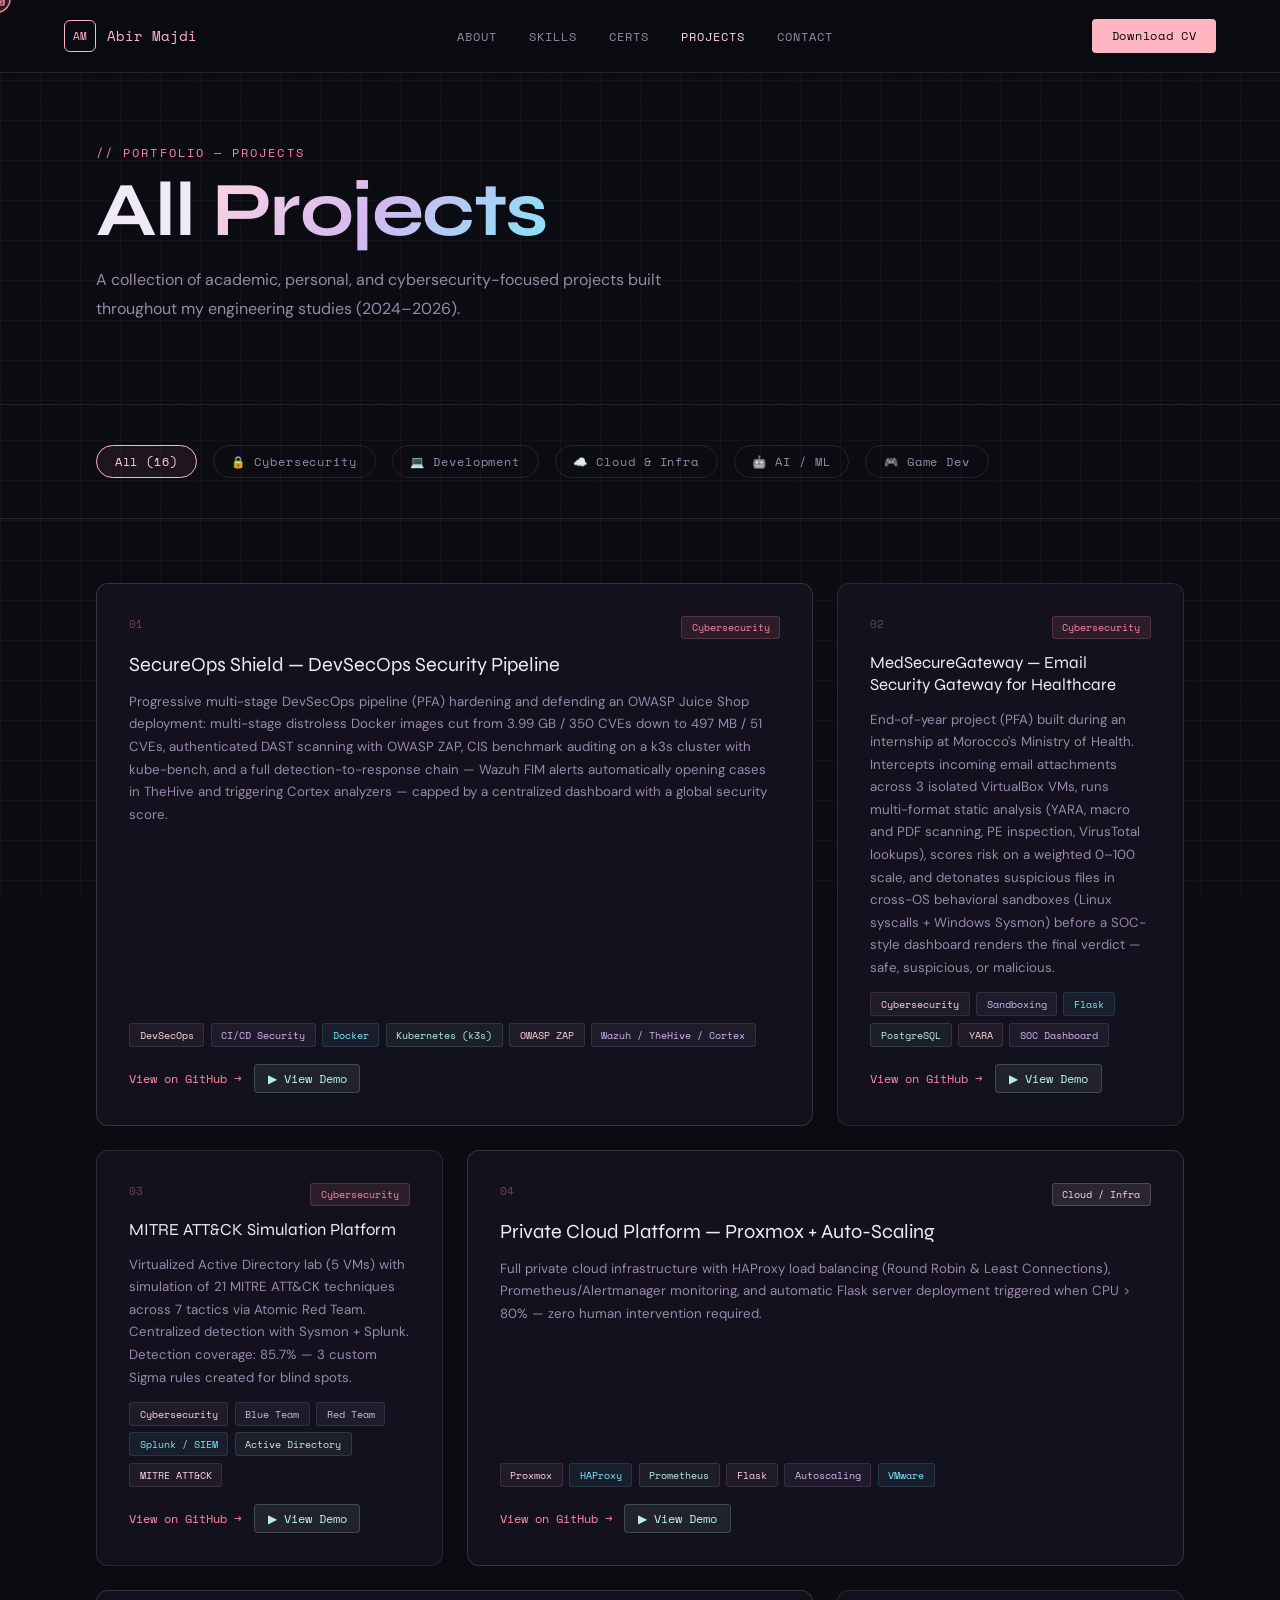
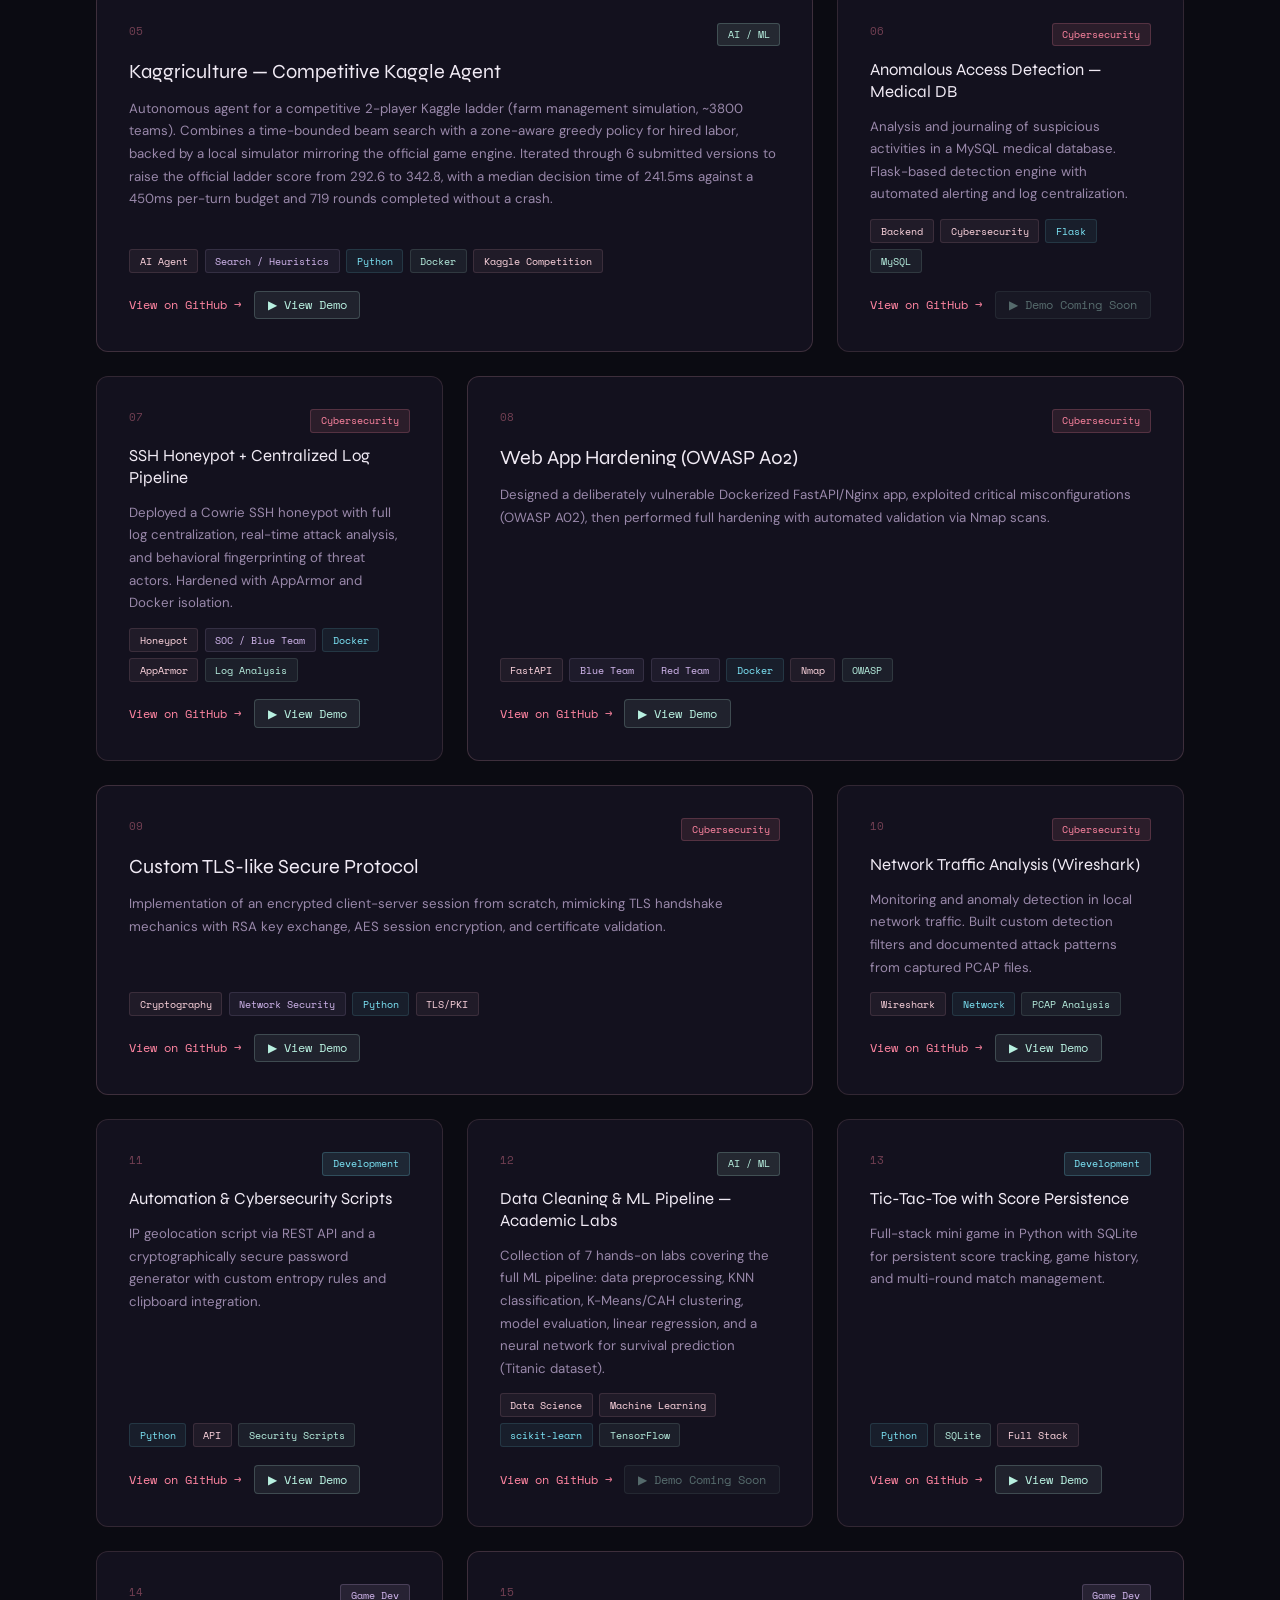
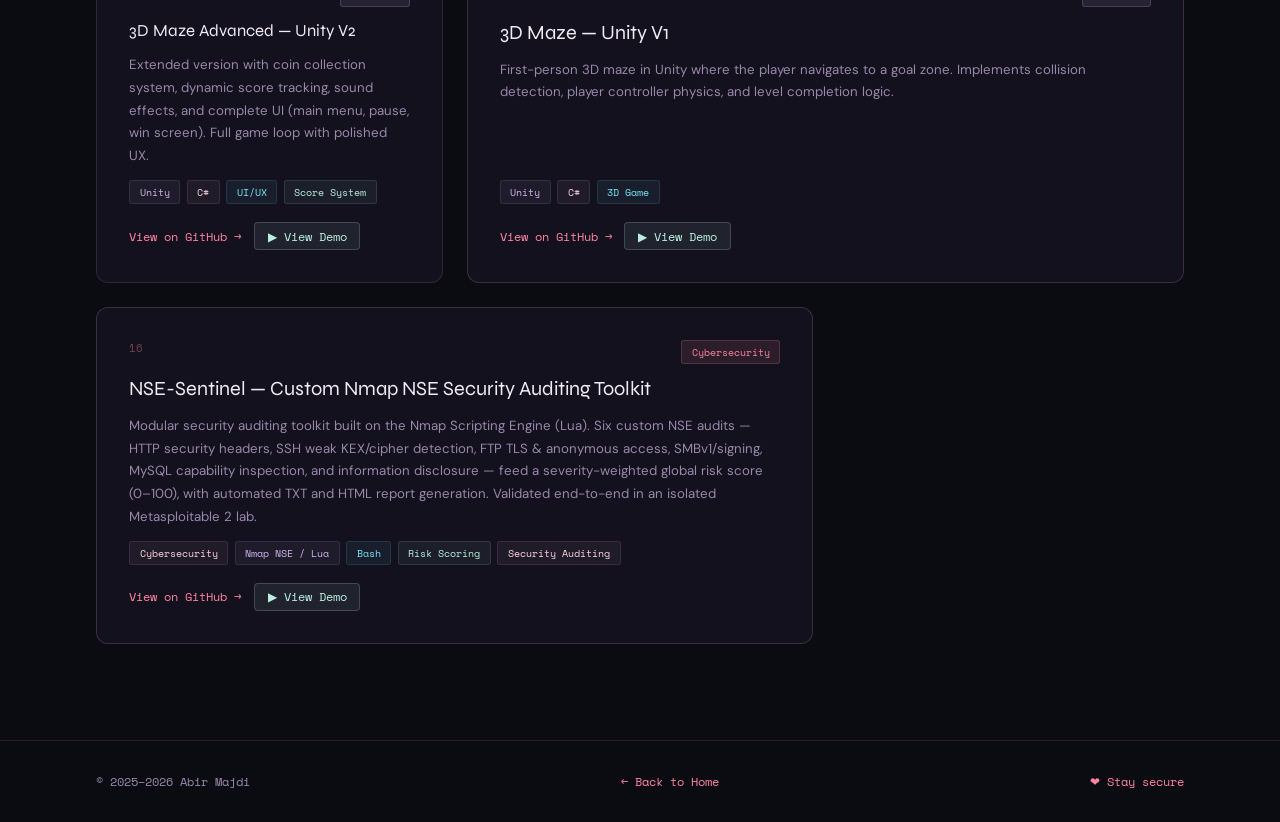
==== commit 467b05d8: "new update and ceertif" ====
--- a/projets.htm
+++ b/projets.htm
@@ -761,7 +761,7 @@
       <li><a href="projets.htm" class="active">Projects</a></li>
       <li><a href="index.htm#contact">Contact</a></li>
     </ul>
-    <a href="/CV_Abir_Majdi_ATS.pdf" class="nav-cv" target="_blank">Download CV</a>
+    <a href="CV_Abir_Majdi_ATS.pdf" class="nav-cv" target="_blank">Download CV</a>
   </nav>
 
   <div class="page-header">
@@ -774,7 +774,7 @@
   </div>
 
   <div class="filter-bar">
-    <button class="filter-btn active" onclick="filterProjects('all', this)">All (15)</button>
+    <button class="filter-btn active" onclick="filterProjects('all', this)">All (16)</button>
     <button class="filter-btn" onclick="filterProjects('security', this)">&#128274; Cybersecurity</button>
     <button class="filter-btn" onclick="filterProjects('dev', this)">&#128187; Development</button>
     <button class="filter-btn" onclick="filterProjects('cloud', this)">&#9729;&#65039; Cloud &amp; Infra</button>
@@ -1162,6 +1162,33 @@
         </div>
       </div>
 
+      <!-- 16 — NSE-Sentinel -->
+      <div class="proj-card featured reveal" data-cat="security">
+        <div class="proj-header">
+          <span class="proj-num">16</span>
+          <span class="proj-type type-security">Cybersecurity</span>
+        </div>
+        <div class="proj-title">NSE-Sentinel — Custom Nmap NSE Security Auditing Toolkit</div>
+        <div class="proj-desc">Modular security auditing toolkit built on the Nmap Scripting Engine (Lua). Six
+          custom NSE audits — HTTP security headers, SSH weak KEX/cipher detection, FTP TLS &amp; anonymous
+          access, SMBv1/signing, MySQL capability inspection, and information disclosure — feed a
+          severity-weighted global risk score (0–100), with automated TXT and HTML report generation. Validated
+          end-to-end in an isolated Metasploitable 2 lab.</div>
+        <div class="proj-tags">
+          <span class="tag">Cybersecurity</span>
+          <span class="tag p">Nmap NSE / Lua</span>
+          <span class="tag b">Bash</span>
+          <span class="tag g">Risk Scoring</span>
+          <span class="tag">Security Auditing</span>
+        </div>
+        <div class="proj-actions">
+          <a href="https://github.com/penelopeeckhar/nse-sentinel" target="_blank" class="proj-link">View on
+            GitHub →</a>
+          <button class="demo-btn"
+            onclick="openDemo('NSE-Sentinel — Custom Nmap NSE Security Auditing Toolkit', 'https://github.com/penelopeeckhar/nse-sentinel')">&#9654;
+            View Demo</button>
+        </div>
+      </div>
 
     </div>
   </div>
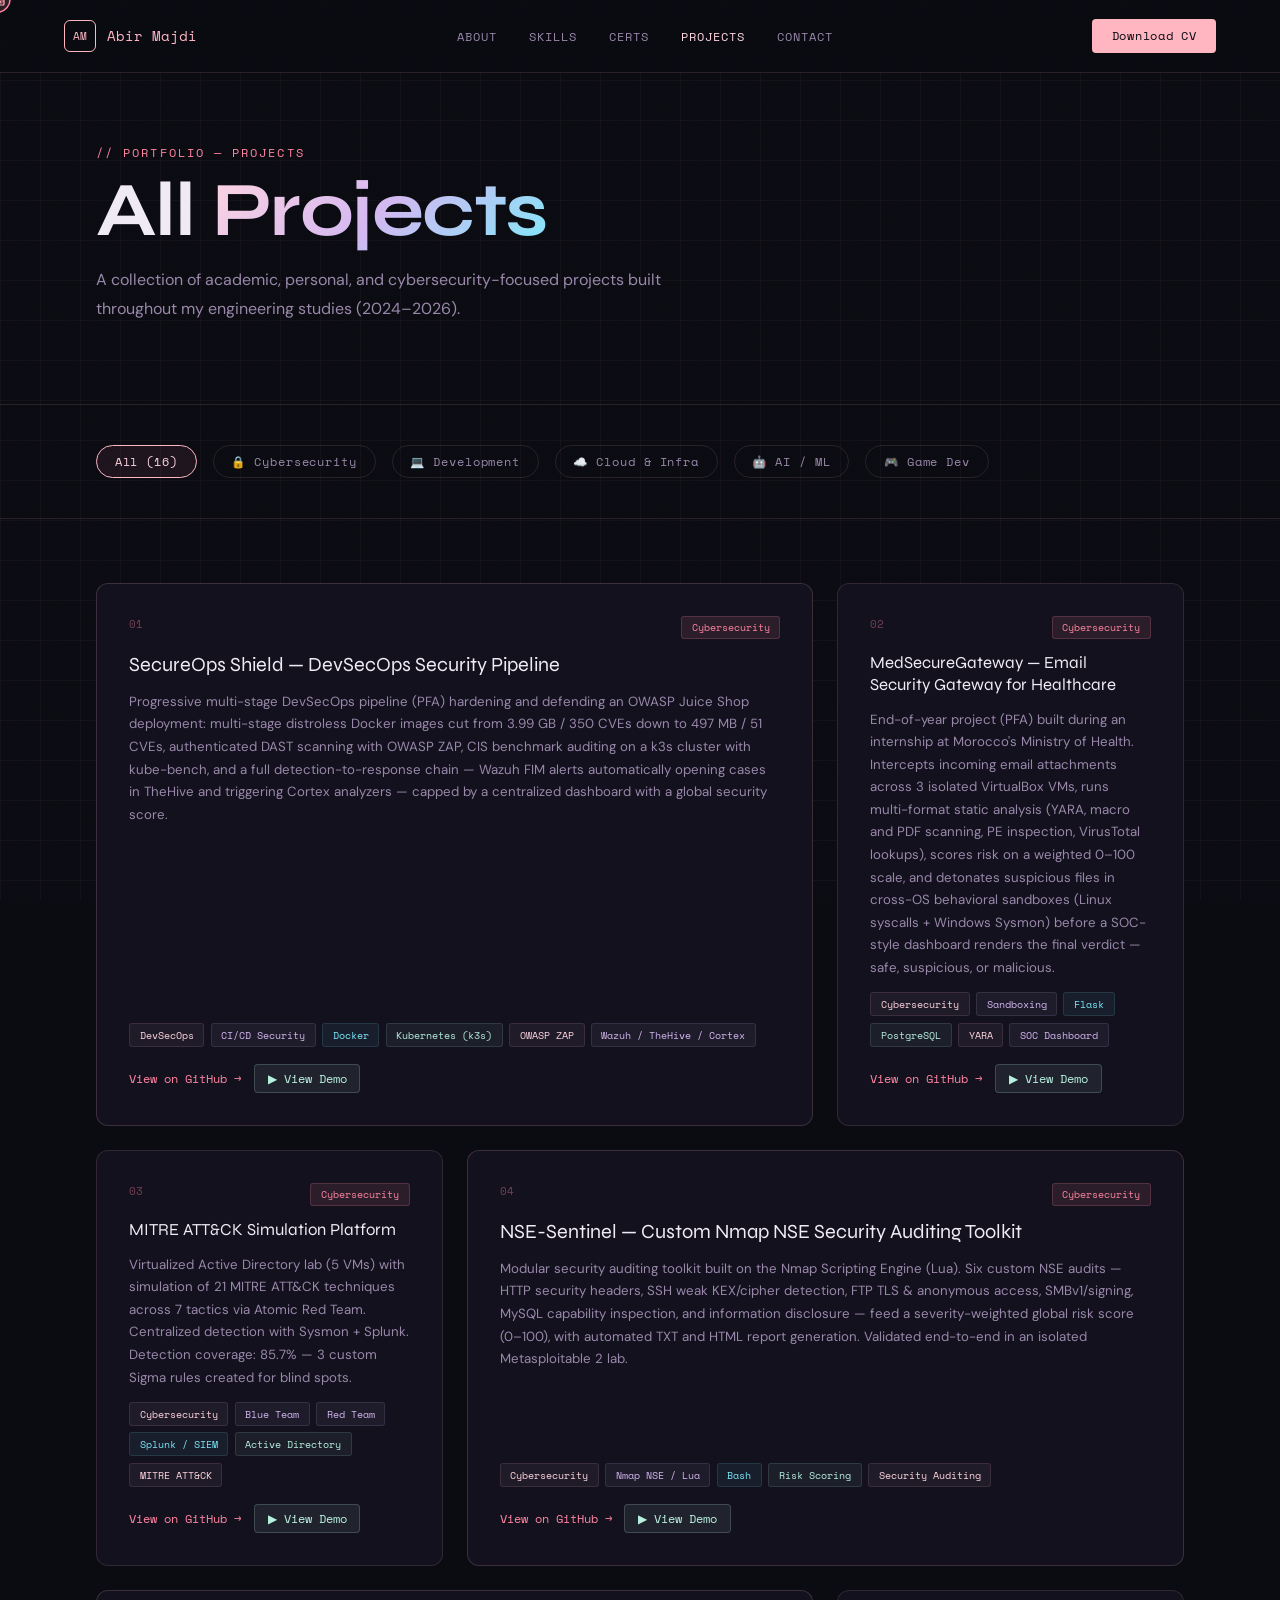
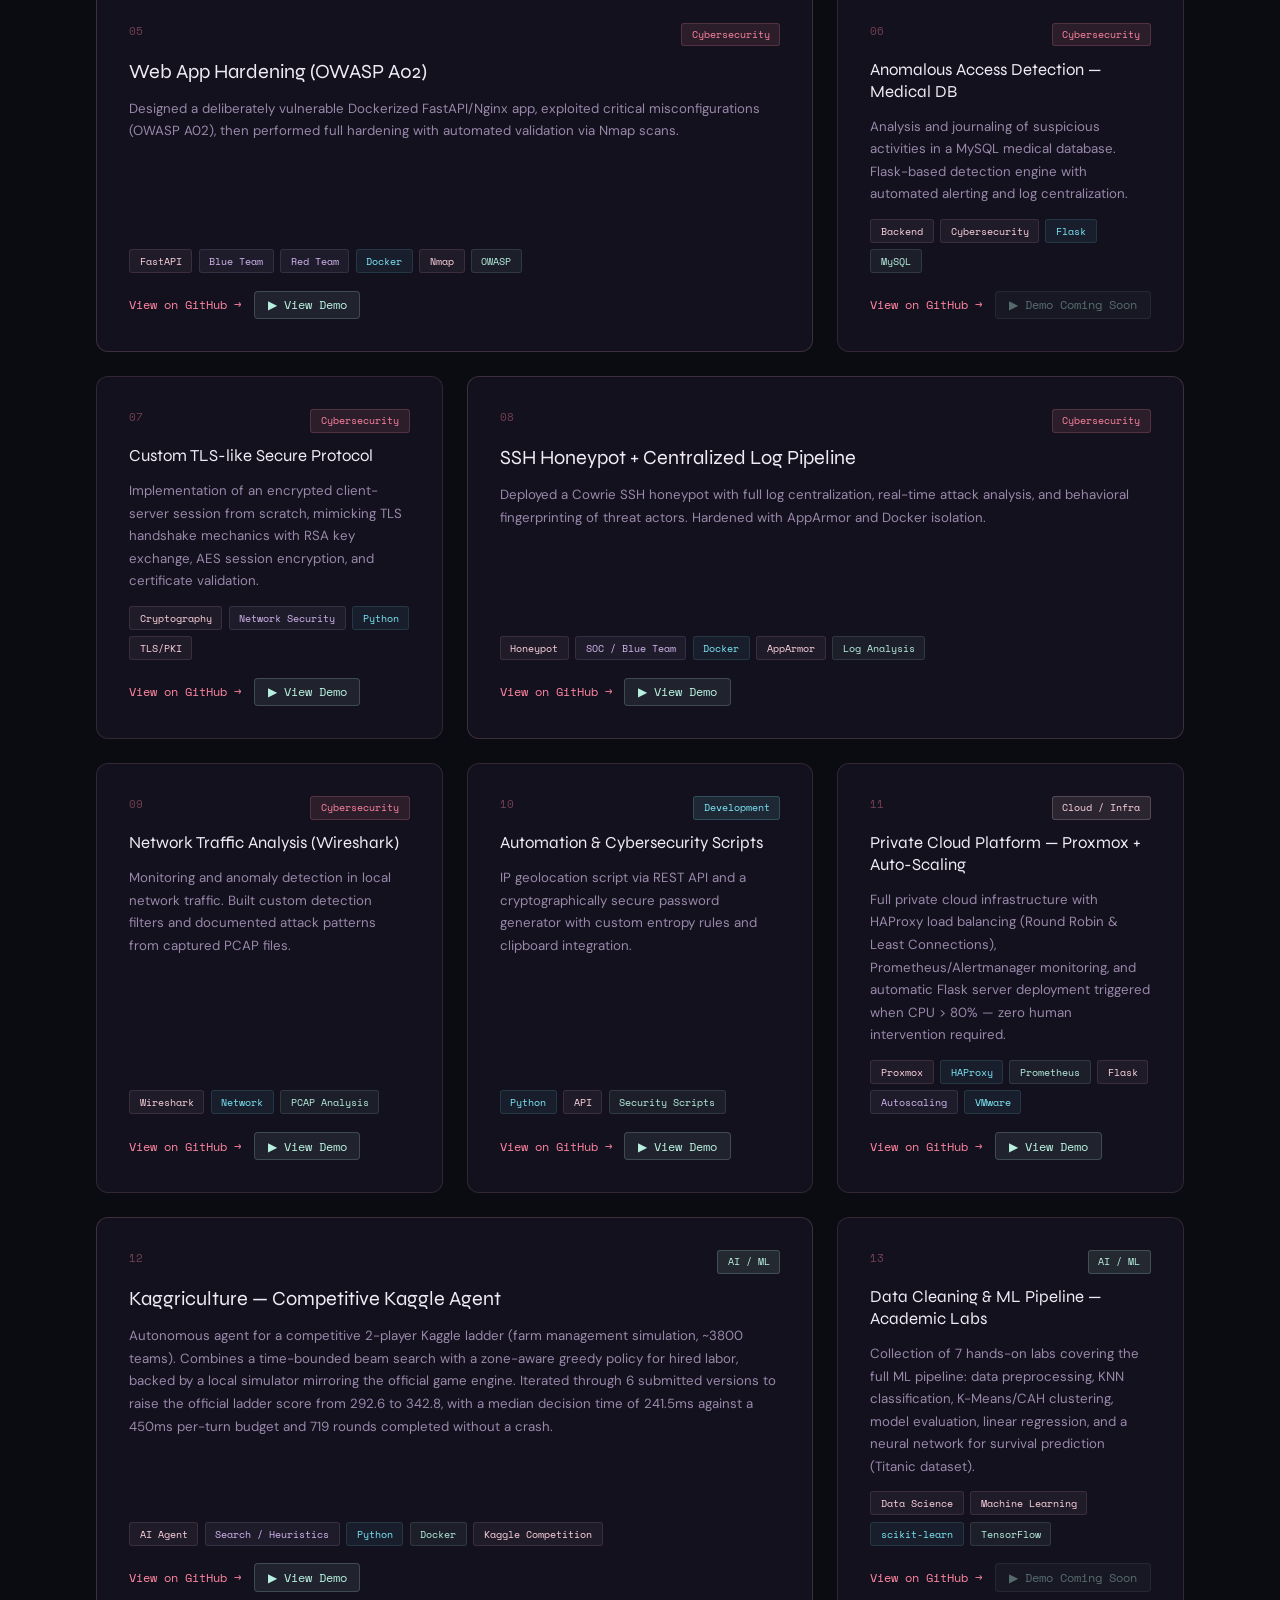
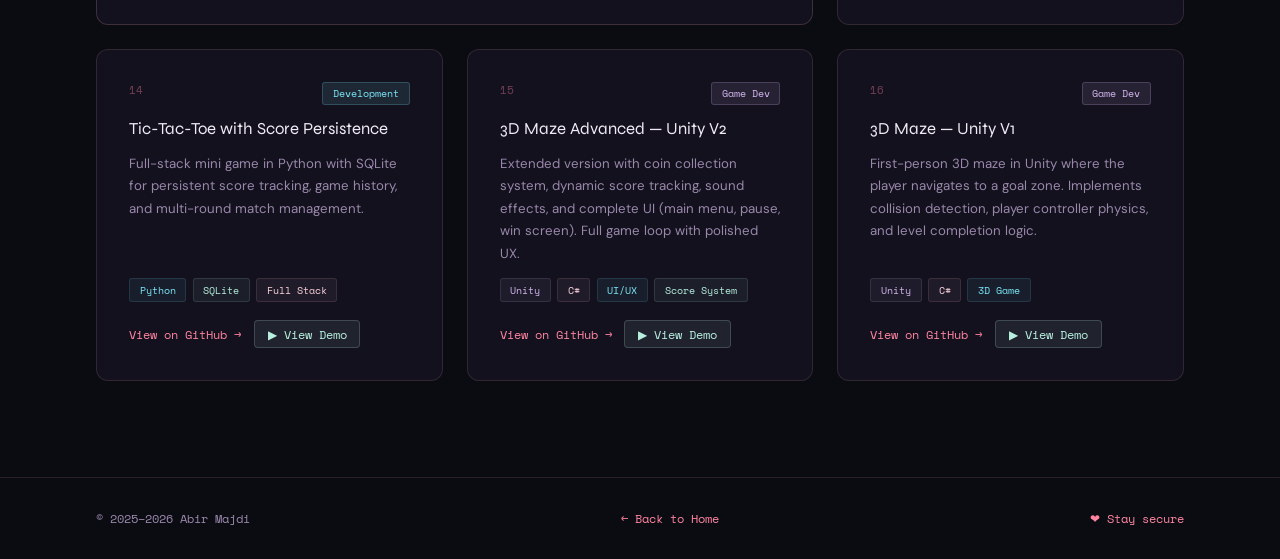
==== commit 58af8b38: "certif" ====
--- a/projets.htm
+++ b/projets.htm
@@ -784,7 +784,6 @@
 
   <div class="projects-section">
     <div class="projects-grid">
-
       <!-- 01 — SecureOps Shield -->
       <div class="proj-card featured reveal" data-cat="security">
         <div class="proj-header">
@@ -871,10 +870,180 @@
         </div>
       </div>
 
-      <!-- 04 — Private Cloud Platform -->
-      <div class="proj-card featured reveal" data-cat="cloud">
+      <!-- 04 — NSE-Sentinel -->
+      <div class="proj-card featured reveal" data-cat="security">
         <div class="proj-header">
           <span class="proj-num">04</span>
+          <span class="proj-type type-security">Cybersecurity</span>
+        </div>
+        <div class="proj-title">NSE-Sentinel — Custom Nmap NSE Security Auditing Toolkit</div>
+        <div class="proj-desc">Modular security auditing toolkit built on the Nmap Scripting Engine (Lua). Six
+          custom NSE audits — HTTP security headers, SSH weak KEX/cipher detection, FTP TLS &amp; anonymous
+          access, SMBv1/signing, MySQL capability inspection, and information disclosure — feed a
+          severity-weighted global risk score (0–100), with automated TXT and HTML report generation. Validated
+          end-to-end in an isolated Metasploitable 2 lab.</div>
+        <div class="proj-tags">
+          <span class="tag">Cybersecurity</span>
+          <span class="tag p">Nmap NSE / Lua</span>
+          <span class="tag b">Bash</span>
+          <span class="tag g">Risk Scoring</span>
+          <span class="tag">Security Auditing</span>
+        </div>
+        <div class="proj-actions">
+          <a href="https://github.com/penelopeeckhar/nse-sentinel" target="_blank" class="proj-link">View on
+            GitHub →</a>
+          <button class="demo-btn"
+            onclick="openDemo('NSE-Sentinel — Custom Nmap NSE Security Auditing Toolkit', 'https://github.com/penelopeeckhar/nse-sentinel')">&#9654;
+            View Demo</button>
+        </div>
+      </div>
+      <!-- 05 — Web App Hardening (OWASP) -->
+      <div class="proj-card  featured reveal" data-cat="security">
+        <div class="proj-header">
+          <span class="proj-num">05</span>
+          <span class="proj-type type-security">Cybersecurity</span>
+        </div>
+        <div class="proj-title">Web App Hardening (OWASP A02)</div>
+        <div class="proj-desc">Designed a deliberately vulnerable Dockerized FastAPI/Nginx app, exploited critical
+          misconfigurations (OWASP A02), then performed full hardening with automated validation via Nmap scans.</div>
+        <div class="proj-tags">
+          <span class="tag">FastAPI</span>
+          <span class="tag p">Blue Team</span>
+          <span class="tag p">Red Team</span>
+          <span class="tag b">Docker</span>
+          <span class="tag">Nmap</span>
+          <span class="tag g">OWASP</span>
+        </div>
+        <div class="proj-actions">
+          <a href="https://github.com/penelopeeckhar/projet-misconfig-mayhem" target="_blank" class="proj-link">View on
+            GitHub →</a>
+          <button class="demo-btn"
+            onclick="openDemo('Web App Hardening (OWASP A02)', 'https://github.com/penelopeeckhar/projet-misconfig-mayhem')">&#9654;
+            View Demo</button>
+        </div>
+      </div>
+
+      <!-- 06 — Anomalous Access Detection (Medical DB) -->
+      <div class="proj-card reveal" data-cat="security">
+        <div class="proj-header">
+          <span class="proj-num">06</span>
+          <span class="proj-type type-security">Cybersecurity</span>
+        </div>
+        <div class="proj-title">Anomalous Access Detection — Medical DB</div>
+        <div class="proj-desc">Analysis and journaling of suspicious activities in a MySQL medical database. Flask-based
+          detection engine with automated alerting and log centralization.</div>
+        <div class="proj-tags">
+          <span class="tag">Backend</span>
+          <span class="tag">Cybersecurity</span>
+          <span class="tag b">Flask</span>
+          <span class="tag g">MySQL</span>
+        </div>
+        <div class="proj-actions">
+          <a href="https://github.com/penelopeeckhar/projet-flask-detection" target="_blank" class="proj-link">View on
+            GitHub →</a>
+          <button class="demo-btn soon">&#9654; Demo Coming Soon</button>
+        </div>
+      </div>
+
+      <!-- 07 — Custom TLS-like Secure Protocol -->
+      <div class="proj-card reveal" data-cat="security">
+        <div class="proj-header">
+          <span class="proj-num">07</span>
+          <span class="proj-type type-security">Cybersecurity</span>
+        </div>
+        <div class="proj-title">Custom TLS-like Secure Protocol</div>
+        <div class="proj-desc">Implementation of an encrypted client-server session from scratch, mimicking TLS
+          handshake mechanics with RSA key exchange, AES session encryption, and certificate validation.</div>
+        <div class="proj-tags">
+          <span class="tag">Cryptography</span>
+          <span class="tag p">Network Security</span>
+          <span class="tag b">Python</span>
+          <span class="tag">TLS/PKI</span>
+        </div>
+        <div class="proj-actions">
+          <a href="https://github.com/penelopeeckhar/projet-crypto-tls" target="_blank" class="proj-link">View on GitHub
+            →</a>
+          <button class="demo-btn"
+            onclick="openDemo('Custom TLS-like Secure Protocol', 'https://github.com/penelopeeckhar/projet-crypto-tls')">&#9654;
+            View Demo</button>
+        </div>
+      </div>
+
+      <!-- 08 — SSH Honeypot -->
+      <div class="proj-card featured reveal" data-cat="security">
+        <div class="proj-header">
+          <span class="proj-num">08</span>
+          <span class="proj-type type-security">Cybersecurity</span>
+        </div>
+        <div class="proj-title">SSH Honeypot + Centralized Log Pipeline</div>
+        <div class="proj-desc">Deployed a Cowrie SSH honeypot with full log centralization, real-time attack analysis,
+          and behavioral fingerprinting of threat actors. Hardened with AppArmor and Docker isolation.</div>
+        <div class="proj-tags">
+          <span class="tag">Honeypot</span>
+          <span class="tag p">SOC / Blue Team</span>
+          <span class="tag b">Docker</span>
+          <span class="tag">AppArmor</span>
+          <span class="tag g">Log Analysis</span>
+        </div>
+        <div class="proj-actions">
+          <a href="https://github.com/penelopeeckhar/projet-honeypot-ssh" target="_blank" class="proj-link">View on
+            GitHub →</a>
+          <button class="demo-btn"
+            onclick="openDemo('SSH Honeypot + Centralized Log Pipeline', 'https://github.com/penelopeeckhar/projet-honeypot-ssh')">&#9654;
+            View Demo</button>
+        </div>
+      </div>
+
+      <!-- 09 — Network Traffic Analysis (Wireshark) -->
+      <div class="proj-card reveal" data-cat="security">
+        <div class="proj-header">
+          <span class="proj-num">09</span>
+          <span class="proj-type type-security">Cybersecurity</span>
+        </div>
+        <div class="proj-title">Network Traffic Analysis (Wireshark)</div>
+        <div class="proj-desc">Monitoring and anomaly detection in local network traffic. Built custom detection filters
+          and documented attack patterns from captured PCAP files.</div>
+        <div class="proj-tags">
+          <span class="tag">Wireshark</span>
+          <span class="tag b">Network</span>
+          <span class="tag g">PCAP Analysis</span>
+        </div>
+        <div class="proj-actions">
+          <a href="https://github.com/penelopeeckhar/projet-wireshark" target="_blank" class="proj-link">View on GitHub
+            →</a>
+          <button class="demo-btn"
+            onclick="openDemo('Network Traffic Analysis (Wireshark)', 'https://github.com/penelopeeckhar/projet-wireshark')">&#9654;
+            View Demo</button>
+        </div>
+      </div>
+
+      <!-- 10 — Automation & Cybersecurity Scripts -->
+      <div class="proj-card reveal" data-cat="dev">
+        <div class="proj-header">
+          <span class="proj-num">10</span>
+          <span class="proj-type type-dev">Development</span>
+        </div>
+        <div class="proj-title">Automation &amp; Cybersecurity Scripts</div>
+        <div class="proj-desc">IP geolocation script via REST API and a cryptographically secure password generator with
+          custom entropy rules and clipboard integration.</div>
+        <div class="proj-tags">
+          <span class="tag b">Python</span>
+          <span class="tag">API</span>
+          <span class="tag g">Security Scripts</span>
+        </div>
+        <div class="proj-actions">
+          <a href="https://github.com/penelopeeckhar/projet-api-mdp" target="_blank" class="proj-link">View on GitHub
+            →</a>
+          <button class="demo-btn"
+            onclick="openDemo('Automation &amp; Cybersecurity Scripts', 'https://github.com/penelopeeckhar/projet-api-mdp')">&#9654;
+            View Demo</button>
+        </div>
+      </div>
+
+      <!-- 11 — Private Cloud Platform -->
+      <div class="proj-card reveal" data-cat="cloud">
+        <div class="proj-header">
+          <span class="proj-num">11</span>
           <span class="proj-type type-cloud">Cloud / Infra</span>
         </div>
         <div class="proj-title">Private Cloud Platform — Proxmox + Auto-Scaling</div>
@@ -898,10 +1067,10 @@
         </div>
       </div>
 
-      <!-- 05 — Kaggriculture -->
+      <!-- 12 — Kaggriculture -->
       <div class="proj-card featured reveal" data-cat="ml">
         <div class="proj-header">
-          <span class="proj-num">05</span>
+          <span class="proj-num">12</span>
           <span class="proj-type type-ml">AI / ML</span>
         </div>
         <div class="proj-title">Kaggriculture — Competitive Kaggle Agent</div>
@@ -926,153 +1095,10 @@
         </div>
       </div>
 
-      <!-- 06 — Anomalous Access Detection (Medical DB) -->
-      <div class="proj-card reveal" data-cat="security">
-        <div class="proj-header">
-          <span class="proj-num">06</span>
-          <span class="proj-type type-security">Cybersecurity</span>
-        </div>
-        <div class="proj-title">Anomalous Access Detection — Medical DB</div>
-        <div class="proj-desc">Analysis and journaling of suspicious activities in a MySQL medical database. Flask-based
-          detection engine with automated alerting and log centralization.</div>
-        <div class="proj-tags">
-          <span class="tag">Backend</span>
-          <span class="tag">Cybersecurity</span>
-          <span class="tag b">Flask</span>
-          <span class="tag g">MySQL</span>
-        </div>
-        <div class="proj-actions">
-          <a href="https://github.com/penelopeeckhar/projet-flask-detection" target="_blank" class="proj-link">View on
-            GitHub →</a>
-          <button class="demo-btn soon">&#9654; Demo Coming Soon</button>
-        </div>
-      </div>
-
-      <!-- 07 — SSH Honeypot -->
-      <div class="proj-card reveal" data-cat="security">
-        <div class="proj-header">
-          <span class="proj-num">07</span>
-          <span class="proj-type type-security">Cybersecurity</span>
-        </div>
-        <div class="proj-title">SSH Honeypot + Centralized Log Pipeline</div>
-        <div class="proj-desc">Deployed a Cowrie SSH honeypot with full log centralization, real-time attack analysis,
-          and behavioral fingerprinting of threat actors. Hardened with AppArmor and Docker isolation.</div>
-        <div class="proj-tags">
-          <span class="tag">Honeypot</span>
-          <span class="tag p">SOC / Blue Team</span>
-          <span class="tag b">Docker</span>
-          <span class="tag">AppArmor</span>
-          <span class="tag g">Log Analysis</span>
-        </div>
-        <div class="proj-actions">
-          <a href="https://github.com/penelopeeckhar/projet-honeypot-ssh" target="_blank" class="proj-link">View on
-            GitHub →</a>
-          <button class="demo-btn"
-            onclick="openDemo('SSH Honeypot + Centralized Log Pipeline', 'https://github.com/penelopeeckhar/projet-honeypot-ssh')">&#9654;
-            View Demo</button>
-        </div>
-      </div>
-
-      <!-- 08 — Web App Hardening (OWASP) -->
-      <div class="proj-card  featured reveal" data-cat="security">
-        <div class="proj-header">
-          <span class="proj-num">08</span>
-          <span class="proj-type type-security">Cybersecurity</span>
-        </div>
-        <div class="proj-title">Web App Hardening (OWASP A02)</div>
-        <div class="proj-desc">Designed a deliberately vulnerable Dockerized FastAPI/Nginx app, exploited critical
-          misconfigurations (OWASP A02), then performed full hardening with automated validation via Nmap scans.</div>
-        <div class="proj-tags">
-          <span class="tag">FastAPI</span>
-          <span class="tag p">Blue Team</span>
-          <span class="tag p">Red Team</span>
-          <span class="tag b">Docker</span>
-          <span class="tag">Nmap</span>
-          <span class="tag g">OWASP</span>
-        </div>
-        <div class="proj-actions">
-          <a href="https://github.com/penelopeeckhar/projet-misconfig-mayhem" target="_blank" class="proj-link">View on
-            GitHub →</a>
-          <button class="demo-btn"
-            onclick="openDemo('Web App Hardening (OWASP A02)', 'https://github.com/penelopeeckhar/projet-misconfig-mayhem')">&#9654;
-            View Demo</button>
-        </div>
-      </div>
-
-      <!-- 09 — Custom TLS-like Secure Protocol -->
-      <div class="proj-card featured reveal" data-cat="security">
-        <div class="proj-header">
-          <span class="proj-num">09</span>
-          <span class="proj-type type-security">Cybersecurity</span>
-        </div>
-        <div class="proj-title">Custom TLS-like Secure Protocol</div>
-        <div class="proj-desc">Implementation of an encrypted client-server session from scratch, mimicking TLS
-          handshake mechanics with RSA key exchange, AES session encryption, and certificate validation.</div>
-        <div class="proj-tags">
-          <span class="tag">Cryptography</span>
-          <span class="tag p">Network Security</span>
-          <span class="tag b">Python</span>
-          <span class="tag">TLS/PKI</span>
-        </div>
-        <div class="proj-actions">
-          <a href="https://github.com/penelopeeckhar/projet-crypto-tls" target="_blank" class="proj-link">View on GitHub
-            →</a>
-          <button class="demo-btn"
-            onclick="openDemo('Custom TLS-like Secure Protocol', 'https://github.com/penelopeeckhar/projet-crypto-tls')">&#9654;
-            View Demo</button>
-        </div>
-      </div>
-
-      <!-- 10 — Network Traffic Analysis (Wireshark) -->
-      <div class="proj-card reveal" data-cat="security">
-        <div class="proj-header">
-          <span class="proj-num">10</span>
-          <span class="proj-type type-security">Cybersecurity</span>
-        </div>
-        <div class="proj-title">Network Traffic Analysis (Wireshark)</div>
-        <div class="proj-desc">Monitoring and anomaly detection in local network traffic. Built custom detection filters
-          and documented attack patterns from captured PCAP files.</div>
-        <div class="proj-tags">
-          <span class="tag">Wireshark</span>
-          <span class="tag b">Network</span>
-          <span class="tag g">PCAP Analysis</span>
-        </div>
-        <div class="proj-actions">
-          <a href="https://github.com/penelopeeckhar/projet-wireshark" target="_blank" class="proj-link">View on GitHub
-            →</a>
-          <button class="demo-btn"
-            onclick="openDemo('Network Traffic Analysis (Wireshark)', 'https://github.com/penelopeeckhar/projet-wireshark')">&#9654;
-            View Demo</button>
-        </div>
-      </div>
-
-      <!-- 11 — Automation & Cybersecurity Scripts -->
-      <div class="proj-card reveal" data-cat="dev">
-        <div class="proj-header">
-          <span class="proj-num">11</span>
-          <span class="proj-type type-dev">Development</span>
-        </div>
-        <div class="proj-title">Automation &amp; Cybersecurity Scripts</div>
-        <div class="proj-desc">IP geolocation script via REST API and a cryptographically secure password generator with
-          custom entropy rules and clipboard integration.</div>
-        <div class="proj-tags">
-          <span class="tag b">Python</span>
-          <span class="tag">API</span>
-          <span class="tag g">Security Scripts</span>
-        </div>
-        <div class="proj-actions">
-          <a href="https://github.com/penelopeeckhar/projet-api-mdp" target="_blank" class="proj-link">View on GitHub
-            →</a>
-          <button class="demo-btn"
-            onclick="openDemo('Automation &amp; Cybersecurity Scripts', 'https://github.com/penelopeeckhar/projet-api-mdp')">&#9654;
-            View Demo</button>
-        </div>
-      </div>
-
-      <!-- 12 — Data Cleaning & ML Pipeline (Academic Labs) -->
+      <!-- 13 — Data Cleaning & ML Pipeline (Academic Labs) -->
       <div class="proj-card reveal" data-cat="ml">
         <div class="proj-header">
-          <span class="proj-num">12</span>
+          <span class="proj-num">13</span>
           <span class="proj-type type-ml">AI / ML</span>
         </div>
         <div class="proj-title">Data Cleaning &amp; ML Pipeline — Academic Labs</div>
@@ -1092,10 +1118,10 @@
         </div>
       </div>
 
-      <!-- 13 — Tic-Tac-Toe -->
+      <!-- 14 — Tic-Tac-Toe -->
       <div class="proj-card reveal" data-cat="dev">
         <div class="proj-header">
-          <span class="proj-num">13</span>
+          <span class="proj-num">14</span>
           <span class="proj-type type-dev">Development</span>
         </div>
         <div class="proj-title">Tic-Tac-Toe with Score Persistence</div>
@@ -1115,10 +1141,10 @@
         </div>
       </div>
 
-      <!-- 14 — 3D Maze Advanced (Unity V2) -->
+      <!-- 15 — 3D Maze Advanced (Unity V2) -->
       <div class="proj-card reveal" data-cat="game">
         <div class="proj-header">
-          <span class="proj-num">14</span>
+          <span class="proj-num">15</span>
           <span class="proj-type type-game">Game Dev</span>
         </div>
         <div class="proj-title">3D Maze Advanced — Unity V2</div>
@@ -1139,10 +1165,10 @@
         </div>
       </div>
 
-      <!-- 15 — 3D Maze (Unity V1) -->
-      <div class="proj-card featured reveal" data-cat="game">
-        <div class="proj-header">
-          <span class="proj-num">15</span>
+      <!-- 16 — 3D Maze (Unity V1) -->
+      <div class="proj-card reveal" data-cat="game">
+        <div class="proj-header">
+          <span class="proj-num">16</span>
           <span class="proj-type type-game">Game Dev</span>
         </div>
         <div class="proj-title">3D Maze — Unity V1</div>
@@ -1162,33 +1188,6 @@
         </div>
       </div>
 
-      <!-- 16 — NSE-Sentinel -->
-      <div class="proj-card featured reveal" data-cat="security">
-        <div class="proj-header">
-          <span class="proj-num">16</span>
-          <span class="proj-type type-security">Cybersecurity</span>
-        </div>
-        <div class="proj-title">NSE-Sentinel — Custom Nmap NSE Security Auditing Toolkit</div>
-        <div class="proj-desc">Modular security auditing toolkit built on the Nmap Scripting Engine (Lua). Six
-          custom NSE audits — HTTP security headers, SSH weak KEX/cipher detection, FTP TLS &amp; anonymous
-          access, SMBv1/signing, MySQL capability inspection, and information disclosure — feed a
-          severity-weighted global risk score (0–100), with automated TXT and HTML report generation. Validated
-          end-to-end in an isolated Metasploitable 2 lab.</div>
-        <div class="proj-tags">
-          <span class="tag">Cybersecurity</span>
-          <span class="tag p">Nmap NSE / Lua</span>
-          <span class="tag b">Bash</span>
-          <span class="tag g">Risk Scoring</span>
-          <span class="tag">Security Auditing</span>
-        </div>
-        <div class="proj-actions">
-          <a href="https://github.com/penelopeeckhar/nse-sentinel" target="_blank" class="proj-link">View on
-            GitHub →</a>
-          <button class="demo-btn"
-            onclick="openDemo('NSE-Sentinel — Custom Nmap NSE Security Auditing Toolkit', 'https://github.com/penelopeeckhar/nse-sentinel')">&#9654;
-            View Demo</button>
-        </div>
-      </div>
 
     </div>
   </div>
@@ -1236,6 +1235,9 @@
 
     // Toutes les clés utilisent & (pas &amp;) — la recherche est normalisée dans openDemo
     const DEMO_VIDEOS = {
+      'NSE-Sentinel — Custom Nmap NSE Security Auditing Toolkit': [
+        { label: 'Démonstration NSE-Sentinel :', src: 'https://drive.google.com/file/d/19Qkfd9JhMhwdEA3lwA2uvrD5vYu0Vgo5/view?usp=drive_link' }
+      ],
       'Kaggriculture — Competitive Kaggle Agent': [
         { label: 'Démonstration de l\'agent Kaggriculture :', src: 'https://drive.google.com/file/d/1MHPmiDrCD_ep_SoMuqwOCuh4Z2dVmGwv/view?usp=sharing' }
       ],
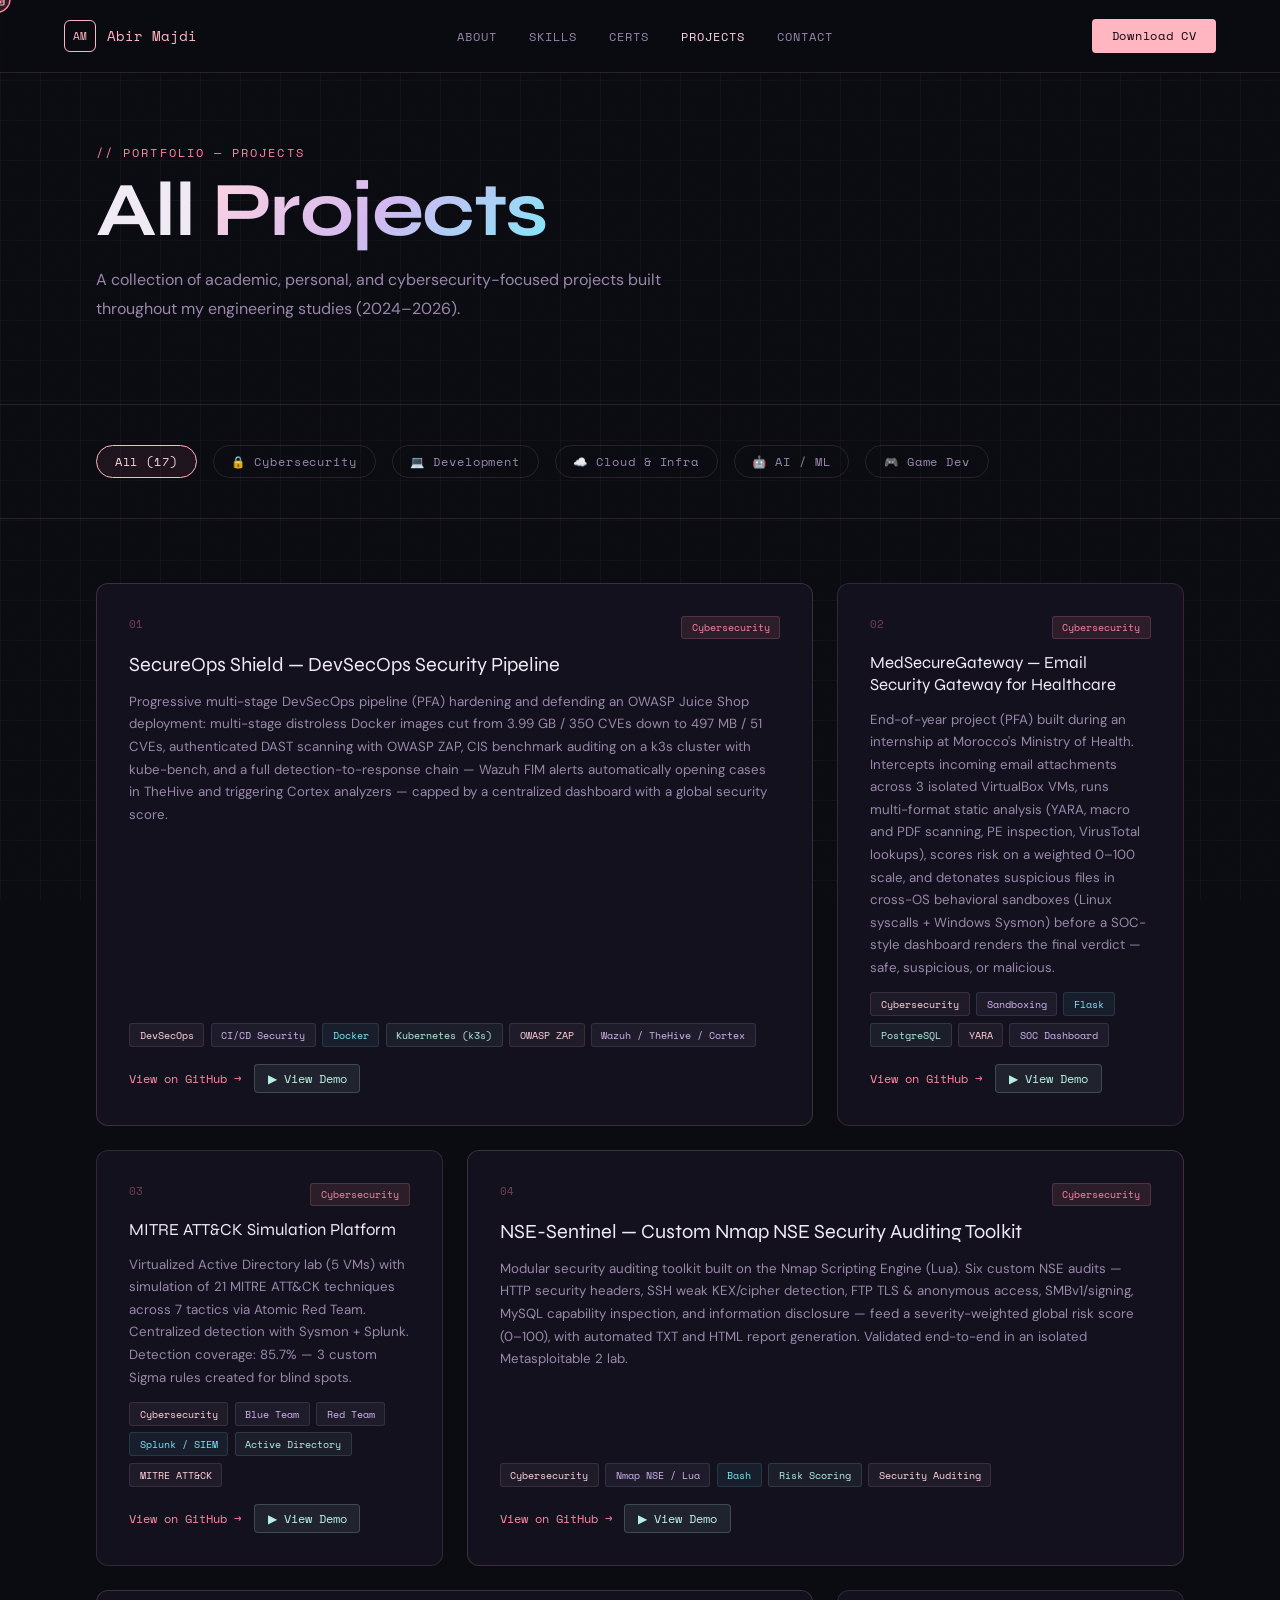
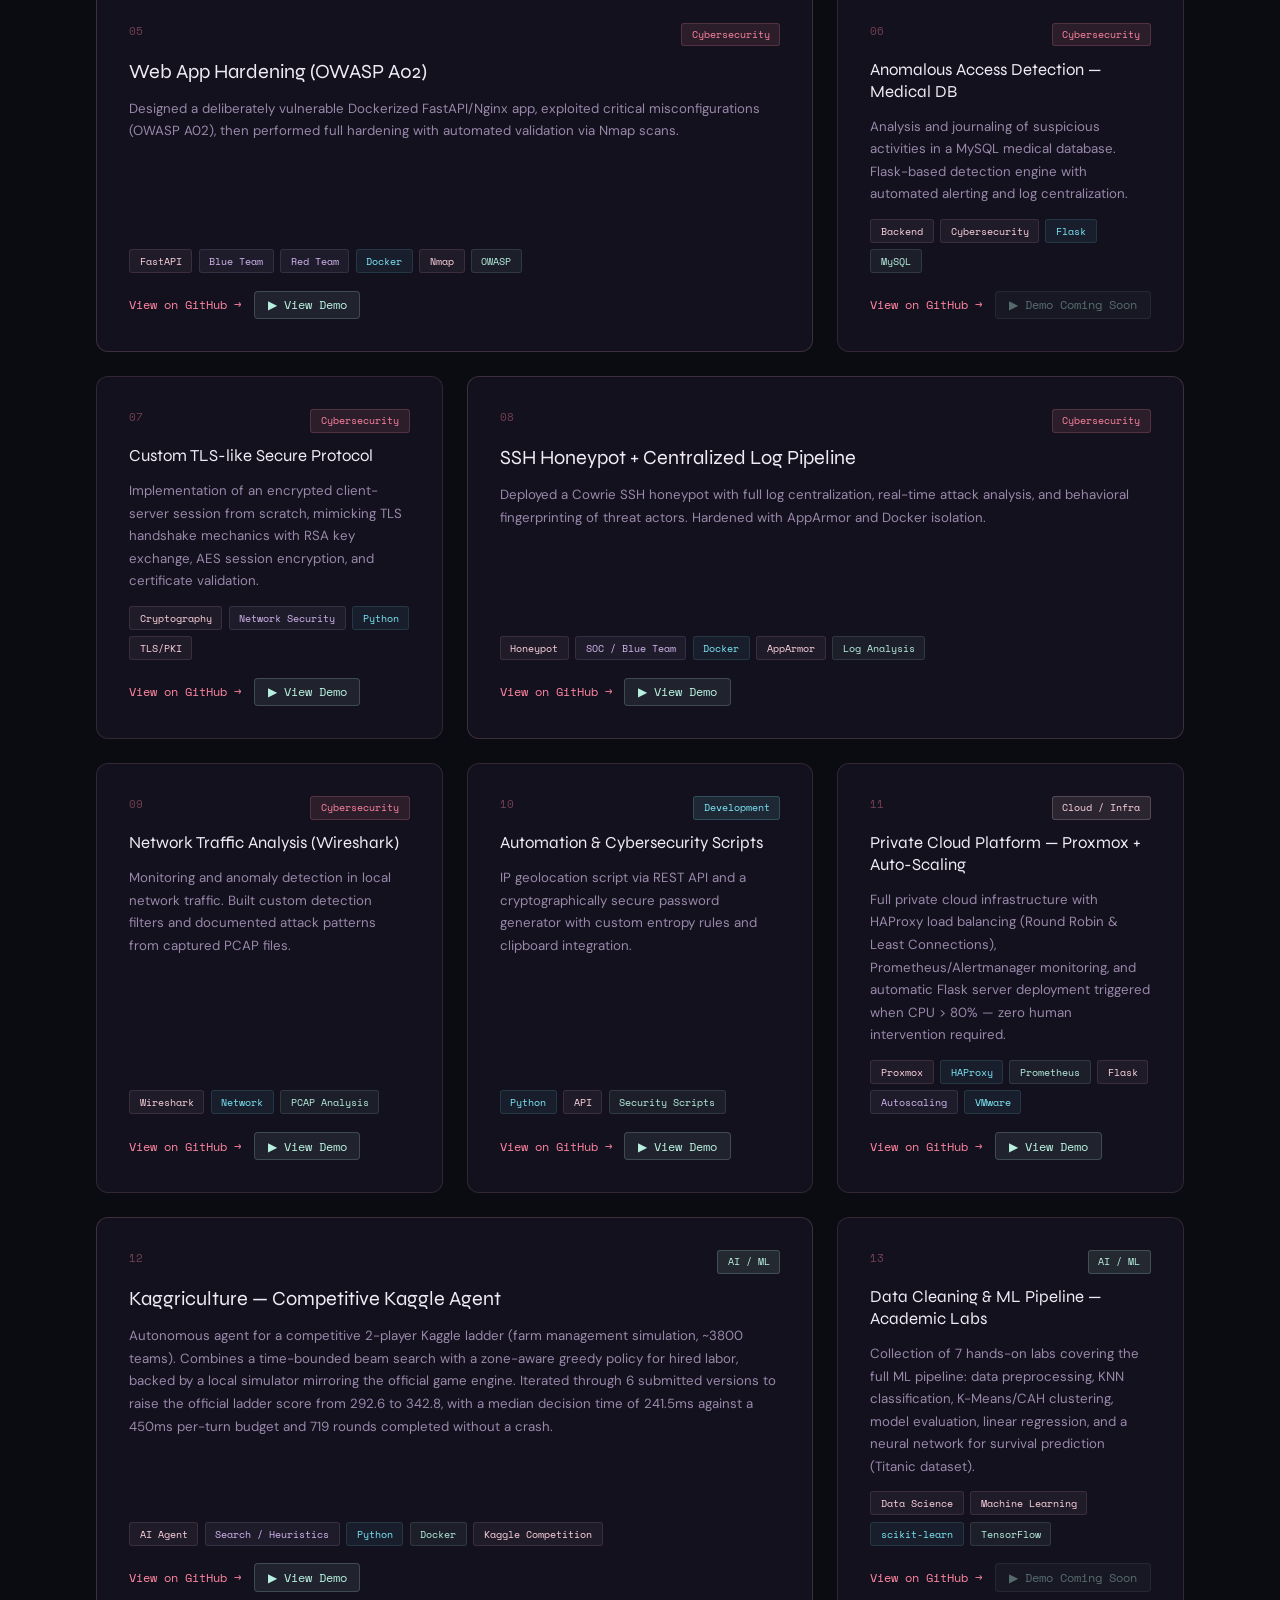
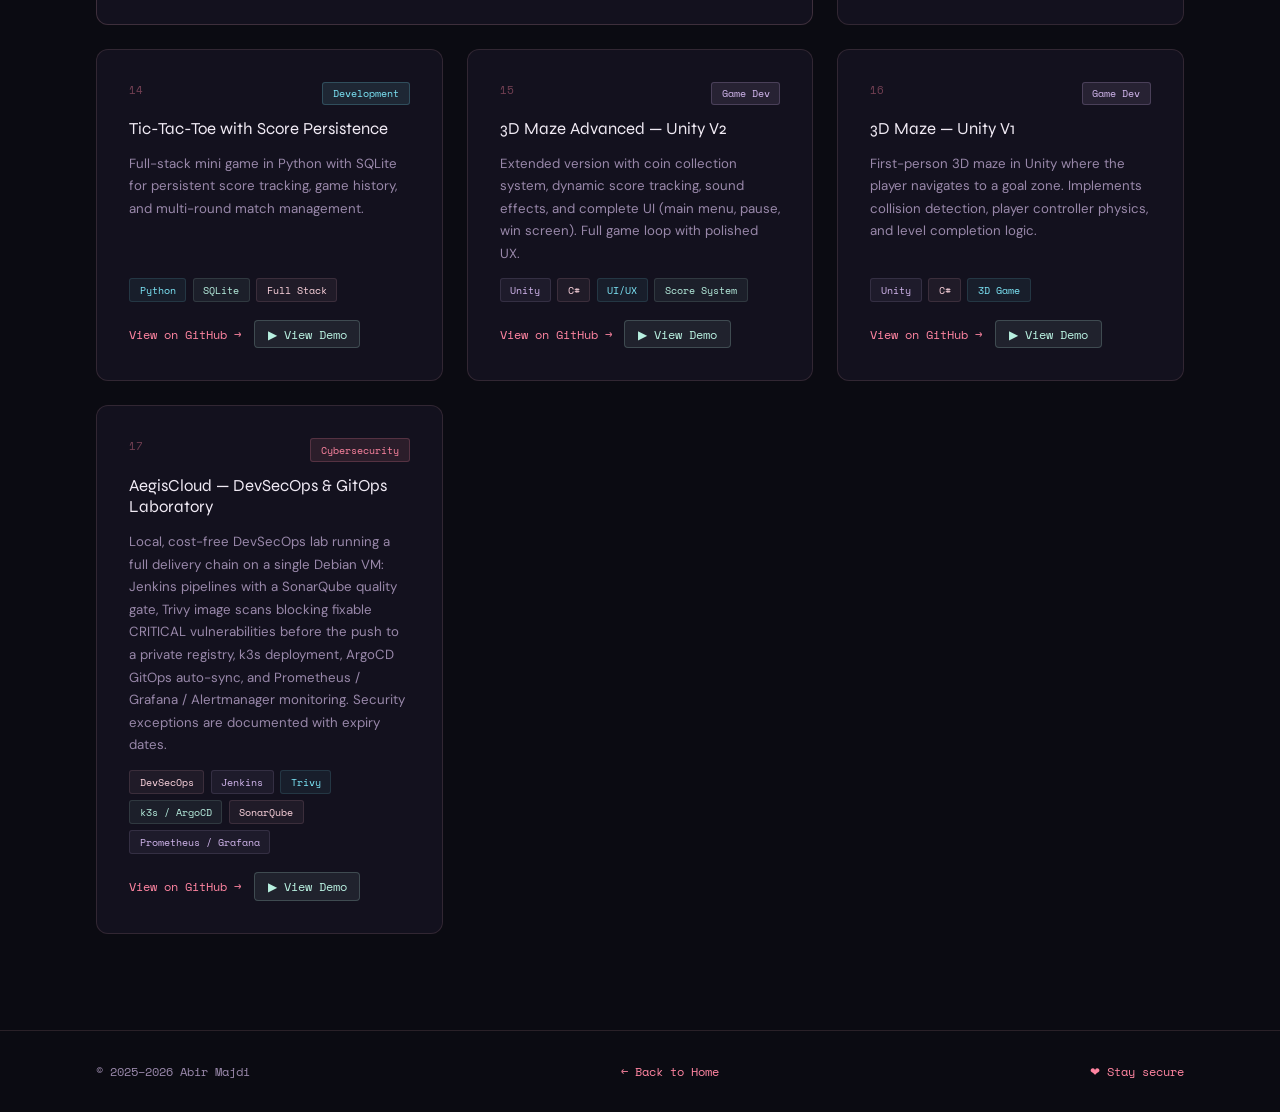
==== commit 8518b542: "feat: add Aegis Cloud project" ====
--- a/projets.htm
+++ b/projets.htm
@@ -774,7 +774,7 @@
   </div>
 
   <div class="filter-bar">
-    <button class="filter-btn active" onclick="filterProjects('all', this)">All (16)</button>
+    <button class="filter-btn active" onclick="filterProjects('all', this)">All (17)</button>
     <button class="filter-btn" onclick="filterProjects('security', this)">&#128274; Cybersecurity</button>
     <button class="filter-btn" onclick="filterProjects('dev', this)">&#128187; Development</button>
     <button class="filter-btn" onclick="filterProjects('cloud', this)">&#9729;&#65039; Cloud &amp; Infra</button>
@@ -1188,6 +1188,32 @@
         </div>
       </div>
 
+      <!-- 17 — AegisCloud -->
+      <div class="proj-card reveal" data-cat="security">
+        <div class="proj-header">
+          <span class="proj-num">17</span>
+          <span class="proj-type type-security">Cybersecurity</span>
+        </div>
+        <div class="proj-title">AegisCloud — DevSecOps &amp; GitOps Laboratory</div>
+        <div class="proj-desc">Local, cost-free DevSecOps lab running a full delivery chain on a single Debian VM:
+          Jenkins pipelines with a SonarQube quality gate, Trivy image scans blocking fixable CRITICAL
+          vulnerabilities before the push to a private registry, k3s deployment, ArgoCD GitOps auto-sync, and
+          Prometheus / Grafana / Alertmanager monitoring. Security exceptions are documented with expiry dates.</div>
+        <div class="proj-tags">
+          <span class="tag">DevSecOps</span>
+          <span class="tag p">Jenkins</span>
+          <span class="tag b">Trivy</span>
+          <span class="tag g">k3s / ArgoCD</span>
+          <span class="tag">SonarQube</span>
+          <span class="tag p">Prometheus / Grafana</span>
+        </div>
+        <div class="proj-actions">
+          <a href="https://github.com/penelopeeckhar/AegisCloud" target="_blank" class="proj-link">View on GitHub →</a>
+          <button class="demo-btn"
+            onclick="openDemo('AegisCloud — DevSecOps &amp; GitOps Laboratory', 'https://github.com/penelopeeckhar/AegisCloud')">&#9654;
+            View Demo</button>
+        </div>
+      </div>
 
     </div>
   </div>
@@ -1235,6 +1261,9 @@
 
     // Toutes les clés utilisent & (pas &amp;) — la recherche est normalisée dans openDemo
     const DEMO_VIDEOS = {
+      'AegisCloud — DevSecOps & GitOps Laboratory': [
+        { label: 'Démonstration AegisCloud :', src: 'https://drive.google.com/file/d/1Ucovjo5usvG40H-y0I6yyVqeN_-L33oG/view?usp=drive_link' }
+      ],
       'NSE-Sentinel — Custom Nmap NSE Security Auditing Toolkit': [
         { label: 'Démonstration NSE-Sentinel :', src: 'https://drive.google.com/file/d/19Qkfd9JhMhwdEA3lwA2uvrD5vYu0Vgo5/view?usp=drive_link' }
       ],
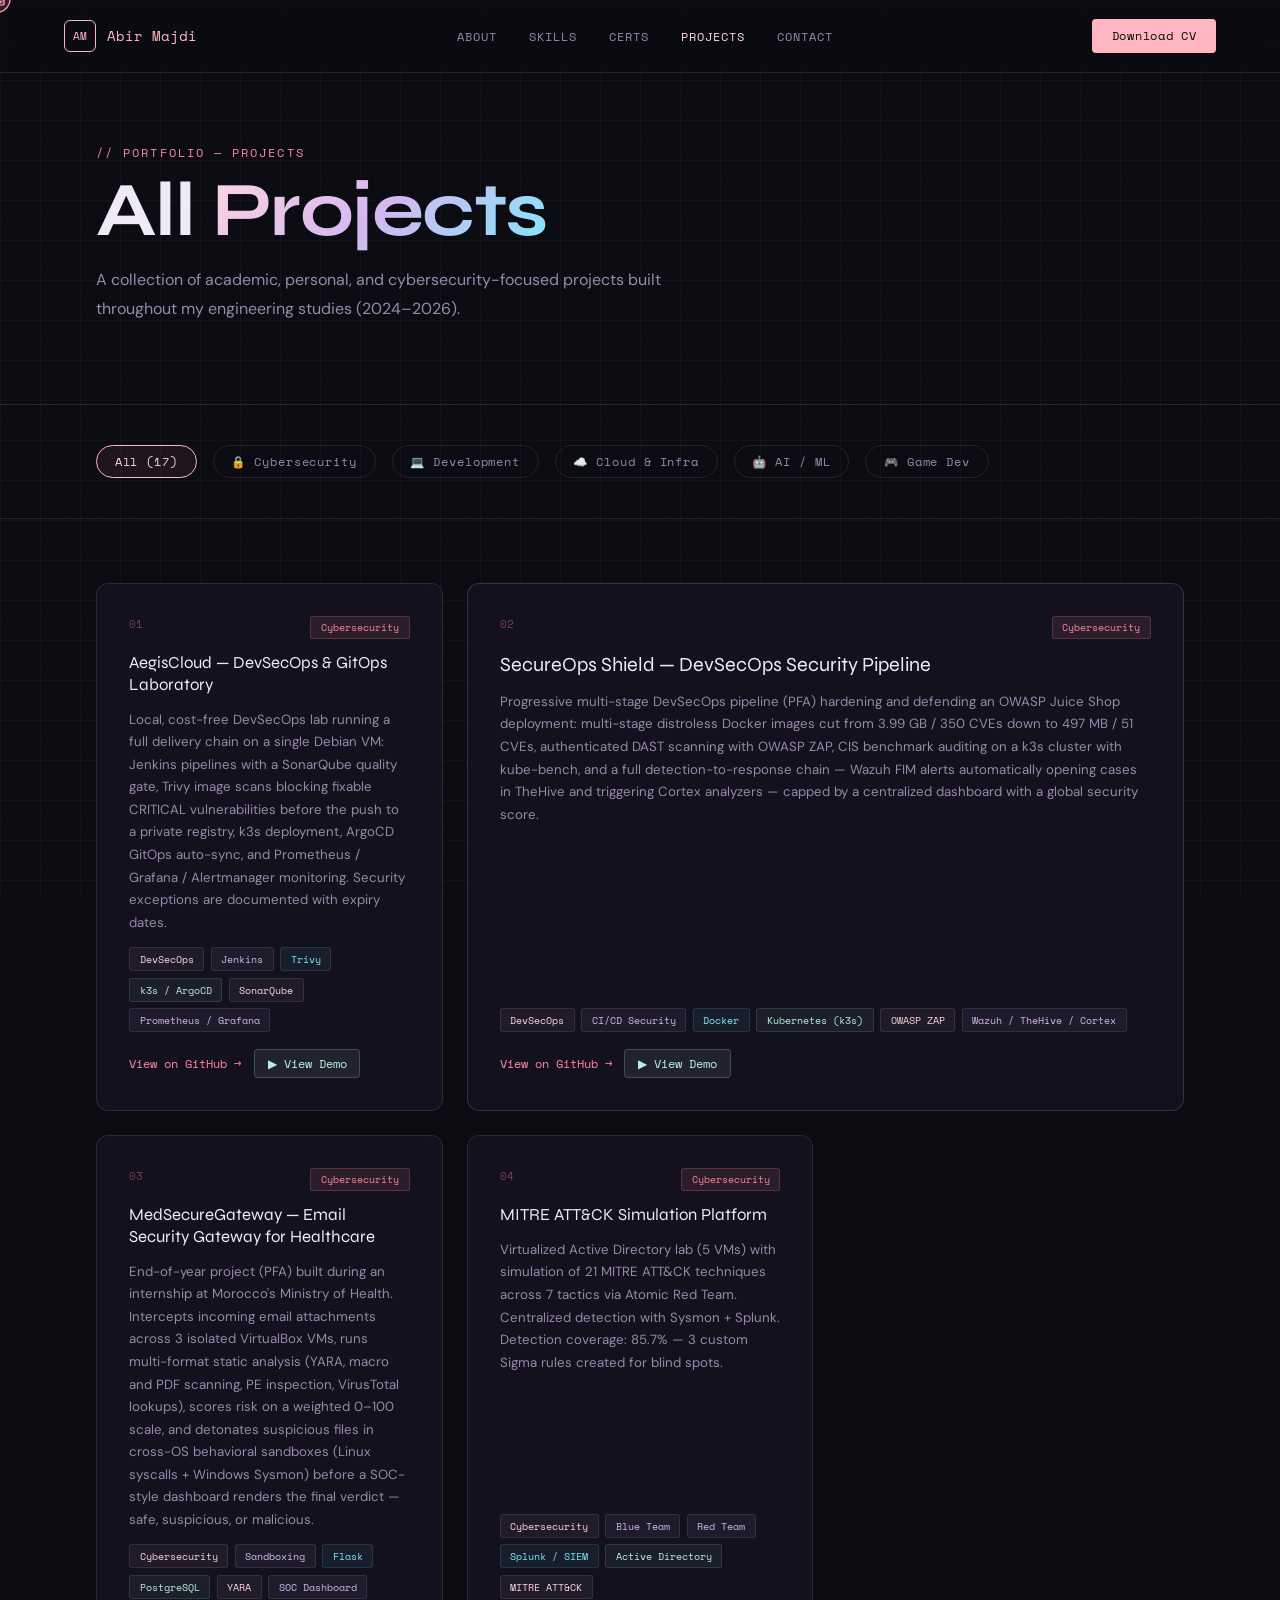
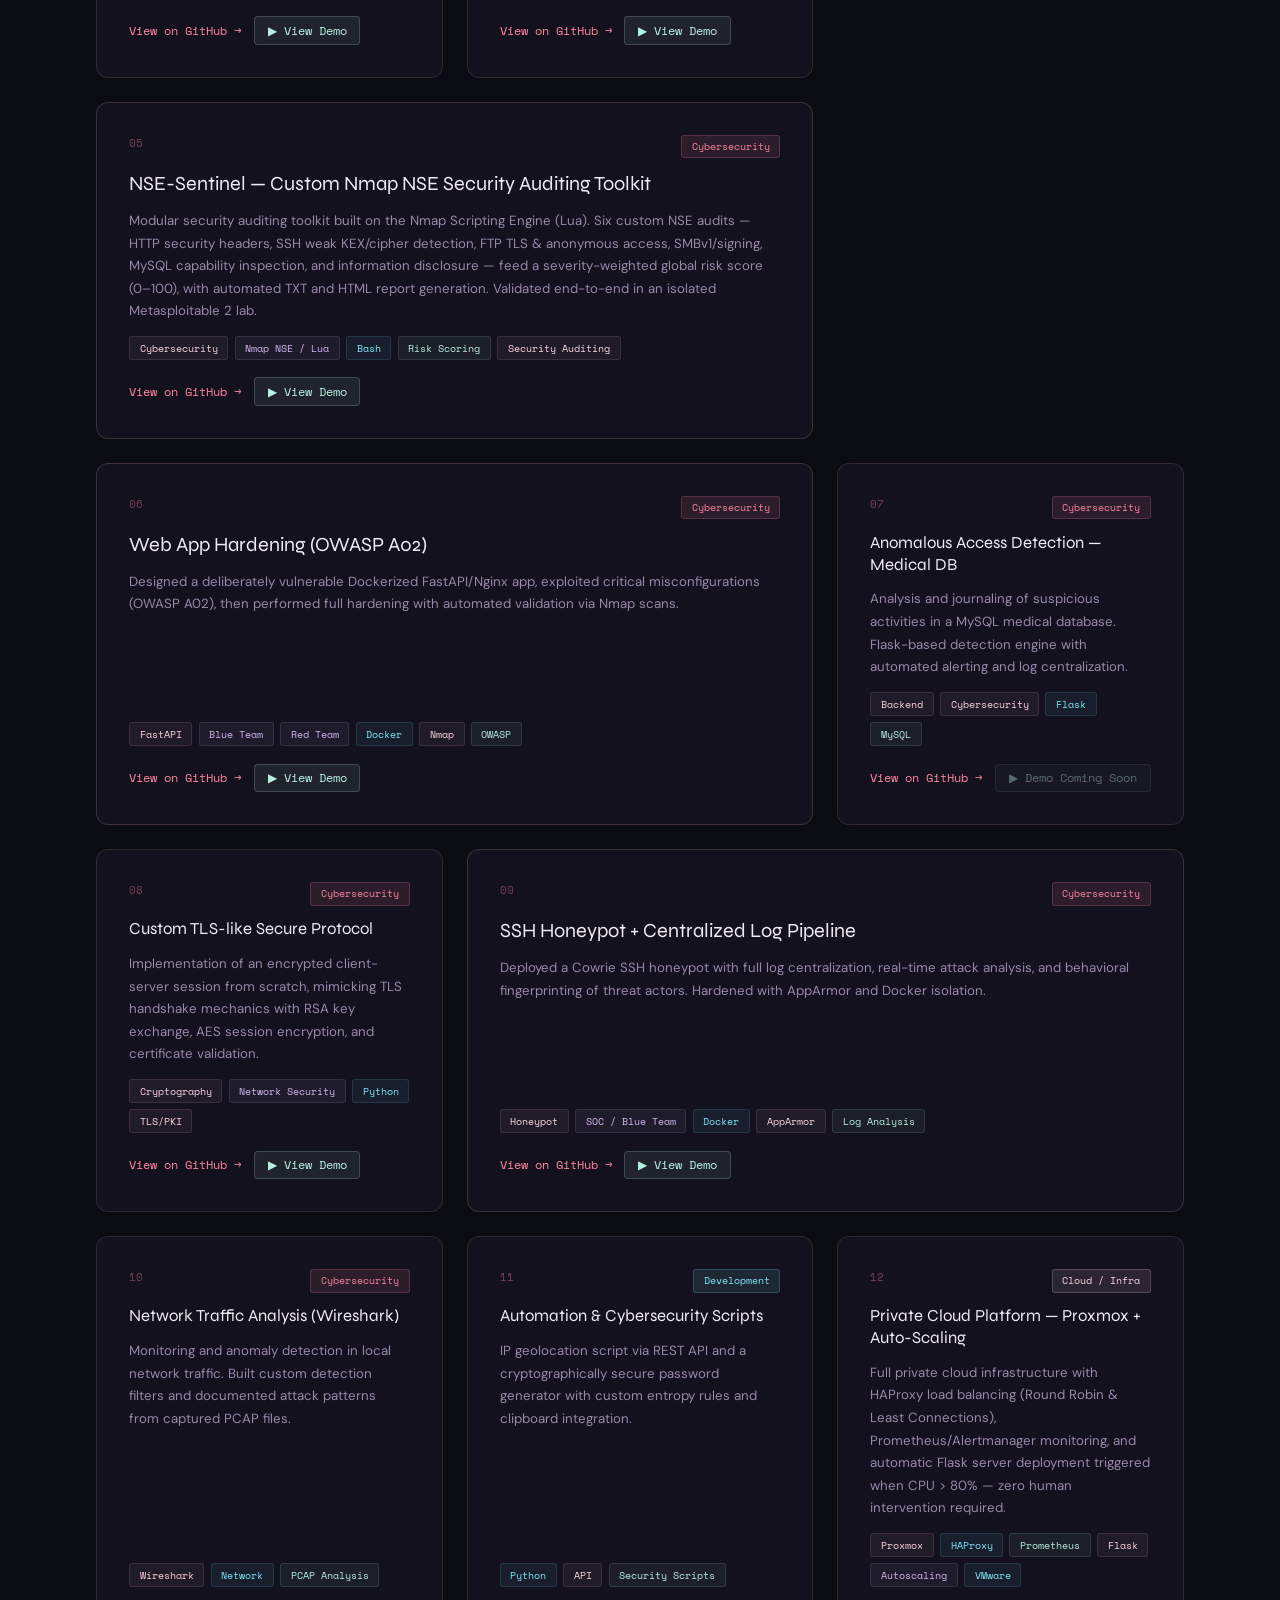
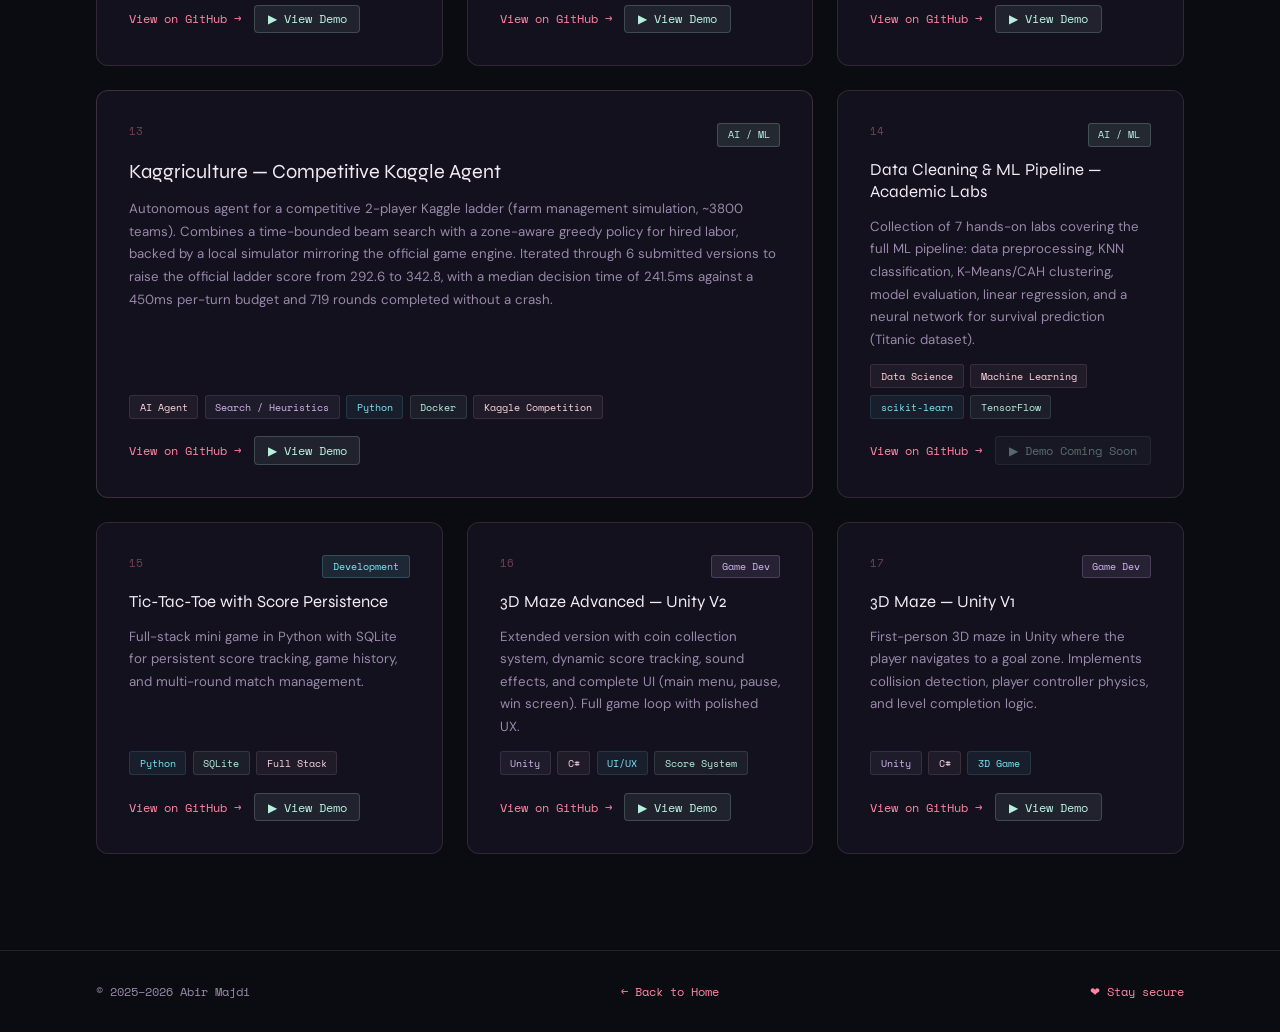
==== commit 2c202ee1: "feat: move Aegis Cloud to first project position" ====
--- a/projets.htm
+++ b/projets.htm
@@ -784,10 +784,36 @@
 
   <div class="projects-section">
     <div class="projects-grid">
-      <!-- 01 — SecureOps Shield -->
+      <!-- 01 — AegisCloud -->
+      <div class="proj-card reveal" data-cat="security">
+        <div class="proj-header">
+          <span class="proj-num">01</span>
+          <span class="proj-type type-security">Cybersecurity</span>
+        </div>
+        <div class="proj-title">AegisCloud — DevSecOps &amp; GitOps Laboratory</div>
+        <div class="proj-desc">Local, cost-free DevSecOps lab running a full delivery chain on a single Debian VM:
+          Jenkins pipelines with a SonarQube quality gate, Trivy image scans blocking fixable CRITICAL
+          vulnerabilities before the push to a private registry, k3s deployment, ArgoCD GitOps auto-sync, and
+          Prometheus / Grafana / Alertmanager monitoring. Security exceptions are documented with expiry dates.</div>
+        <div class="proj-tags">
+          <span class="tag">DevSecOps</span>
+          <span class="tag p">Jenkins</span>
+          <span class="tag b">Trivy</span>
+          <span class="tag g">k3s / ArgoCD</span>
+          <span class="tag">SonarQube</span>
+          <span class="tag p">Prometheus / Grafana</span>
+        </div>
+        <div class="proj-actions">
+          <a href="https://github.com/penelopeeckhar/AegisCloud" target="_blank" class="proj-link">View on GitHub →</a>
+          <button class="demo-btn"
+            onclick="openDemo('AegisCloud — DevSecOps &amp; GitOps Laboratory', 'https://github.com/penelopeeckhar/AegisCloud')">&#9654;
+            View Demo</button>
+        </div>
+      </div>
+      <!-- 02 — SecureOps Shield -->
       <div class="proj-card featured reveal" data-cat="security">
         <div class="proj-header">
-          <span class="proj-num">01</span>
+          <span class="proj-num">02</span>
           <span class="proj-type type-security">Cybersecurity</span>
         </div>
         <div class="proj-title">SecureOps Shield — DevSecOps Security Pipeline</div>
@@ -813,10 +839,10 @@
             View Demo</button>
         </div>
       </div>
-      <!-- 02 — MedSecureGateway -->
+      <!-- 03 — MedSecureGateway -->
       <div class="proj-card reveal" data-cat="security">
         <div class="proj-header">
-          <span class="proj-num">02</span>
+          <span class="proj-num">03</span>
           <span class="proj-type type-security">Cybersecurity</span>
         </div>
         <div class="proj-title">MedSecureGateway — Email Security Gateway for Healthcare</div>
@@ -843,10 +869,10 @@
         </div>
       </div>
 
-      <!-- 03 — MITRE ATT&CK Simulation Platform -->
+      <!-- 04 — MITRE ATT&CK Simulation Platform -->
       <div class="proj-card reveal" data-cat="security">
         <div class="proj-header">
-          <span class="proj-num">03</span>
+          <span class="proj-num">04</span>
           <span class="proj-type type-security">Cybersecurity</span>
         </div>
         <div class="proj-title">MITRE ATT&amp;CK Simulation Platform</div>
@@ -870,10 +896,10 @@
         </div>
       </div>
 
-      <!-- 04 — NSE-Sentinel -->
+      <!-- 05 — NSE-Sentinel -->
       <div class="proj-card featured reveal" data-cat="security">
         <div class="proj-header">
-          <span class="proj-num">04</span>
+          <span class="proj-num">05</span>
           <span class="proj-type type-security">Cybersecurity</span>
         </div>
         <div class="proj-title">NSE-Sentinel — Custom Nmap NSE Security Auditing Toolkit</div>
@@ -897,10 +923,10 @@
             View Demo</button>
         </div>
       </div>
-      <!-- 05 — Web App Hardening (OWASP) -->
+      <!-- 06 — Web App Hardening (OWASP) -->
       <div class="proj-card  featured reveal" data-cat="security">
         <div class="proj-header">
-          <span class="proj-num">05</span>
+          <span class="proj-num">06</span>
           <span class="proj-type type-security">Cybersecurity</span>
         </div>
         <div class="proj-title">Web App Hardening (OWASP A02)</div>
@@ -923,10 +949,10 @@
         </div>
       </div>
 
-      <!-- 06 — Anomalous Access Detection (Medical DB) -->
+      <!-- 07 — Anomalous Access Detection (Medical DB) -->
       <div class="proj-card reveal" data-cat="security">
         <div class="proj-header">
-          <span class="proj-num">06</span>
+          <span class="proj-num">07</span>
           <span class="proj-type type-security">Cybersecurity</span>
         </div>
         <div class="proj-title">Anomalous Access Detection — Medical DB</div>
@@ -945,10 +971,10 @@
         </div>
       </div>
 
-      <!-- 07 — Custom TLS-like Secure Protocol -->
+      <!-- 08 — Custom TLS-like Secure Protocol -->
       <div class="proj-card reveal" data-cat="security">
         <div class="proj-header">
-          <span class="proj-num">07</span>
+          <span class="proj-num">08</span>
           <span class="proj-type type-security">Cybersecurity</span>
         </div>
         <div class="proj-title">Custom TLS-like Secure Protocol</div>
@@ -969,10 +995,10 @@
         </div>
       </div>
 
-      <!-- 08 — SSH Honeypot -->
+      <!-- 09 — SSH Honeypot -->
       <div class="proj-card featured reveal" data-cat="security">
         <div class="proj-header">
-          <span class="proj-num">08</span>
+          <span class="proj-num">09</span>
           <span class="proj-type type-security">Cybersecurity</span>
         </div>
         <div class="proj-title">SSH Honeypot + Centralized Log Pipeline</div>
@@ -994,10 +1020,10 @@
         </div>
       </div>
 
-      <!-- 09 — Network Traffic Analysis (Wireshark) -->
+      <!-- 10 — Network Traffic Analysis (Wireshark) -->
       <div class="proj-card reveal" data-cat="security">
         <div class="proj-header">
-          <span class="proj-num">09</span>
+          <span class="proj-num">10</span>
           <span class="proj-type type-security">Cybersecurity</span>
         </div>
         <div class="proj-title">Network Traffic Analysis (Wireshark)</div>
@@ -1017,10 +1043,10 @@
         </div>
       </div>
 
-      <!-- 10 — Automation & Cybersecurity Scripts -->
+      <!-- 11 — Automation & Cybersecurity Scripts -->
       <div class="proj-card reveal" data-cat="dev">
         <div class="proj-header">
-          <span class="proj-num">10</span>
+          <span class="proj-num">11</span>
           <span class="proj-type type-dev">Development</span>
         </div>
         <div class="proj-title">Automation &amp; Cybersecurity Scripts</div>
@@ -1040,10 +1066,10 @@
         </div>
       </div>
 
-      <!-- 11 — Private Cloud Platform -->
+      <!-- 12 — Private Cloud Platform -->
       <div class="proj-card reveal" data-cat="cloud">
         <div class="proj-header">
-          <span class="proj-num">11</span>
+          <span class="proj-num">12</span>
           <span class="proj-type type-cloud">Cloud / Infra</span>
         </div>
         <div class="proj-title">Private Cloud Platform — Proxmox + Auto-Scaling</div>
@@ -1067,10 +1093,10 @@
         </div>
       </div>
 
-      <!-- 12 — Kaggriculture -->
+      <!-- 13 — Kaggriculture -->
       <div class="proj-card featured reveal" data-cat="ml">
         <div class="proj-header">
-          <span class="proj-num">12</span>
+          <span class="proj-num">13</span>
           <span class="proj-type type-ml">AI / ML</span>
         </div>
         <div class="proj-title">Kaggriculture — Competitive Kaggle Agent</div>
@@ -1095,10 +1121,10 @@
         </div>
       </div>
 
-      <!-- 13 — Data Cleaning & ML Pipeline (Academic Labs) -->
+      <!-- 14 — Data Cleaning & ML Pipeline (Academic Labs) -->
       <div class="proj-card reveal" data-cat="ml">
         <div class="proj-header">
-          <span class="proj-num">13</span>
+          <span class="proj-num">14</span>
           <span class="proj-type type-ml">AI / ML</span>
         </div>
         <div class="proj-title">Data Cleaning &amp; ML Pipeline — Academic Labs</div>
@@ -1118,10 +1144,10 @@
         </div>
       </div>
 
-      <!-- 14 — Tic-Tac-Toe -->
+      <!-- 15 — Tic-Tac-Toe -->
       <div class="proj-card reveal" data-cat="dev">
         <div class="proj-header">
-          <span class="proj-num">14</span>
+          <span class="proj-num">15</span>
           <span class="proj-type type-dev">Development</span>
         </div>
         <div class="proj-title">Tic-Tac-Toe with Score Persistence</div>
@@ -1141,10 +1167,10 @@
         </div>
       </div>
 
-      <!-- 15 — 3D Maze Advanced (Unity V2) -->
+      <!-- 16 — 3D Maze Advanced (Unity V2) -->
       <div class="proj-card reveal" data-cat="game">
         <div class="proj-header">
-          <span class="proj-num">15</span>
+          <span class="proj-num">16</span>
           <span class="proj-type type-game">Game Dev</span>
         </div>
         <div class="proj-title">3D Maze Advanced — Unity V2</div>
@@ -1165,10 +1191,10 @@
         </div>
       </div>
 
-      <!-- 16 — 3D Maze (Unity V1) -->
+      <!-- 17 — 3D Maze (Unity V1) -->
       <div class="proj-card reveal" data-cat="game">
         <div class="proj-header">
-          <span class="proj-num">16</span>
+          <span class="proj-num">17</span>
           <span class="proj-type type-game">Game Dev</span>
         </div>
         <div class="proj-title">3D Maze — Unity V1</div>
@@ -1184,33 +1210,6 @@
             class="proj-link">View on GitHub →</a>
           <button class="demo-btn"
             onclick="openDemo('3D Maze — Unity V1', 'https://github.com/penelopeeckhar/projet-labyrinthe-unity/tree/main')">&#9654;
-            View Demo</button>
-        </div>
-      </div>
-
-      <!-- 17 — AegisCloud -->
-      <div class="proj-card reveal" data-cat="security">
-        <div class="proj-header">
-          <span class="proj-num">17</span>
-          <span class="proj-type type-security">Cybersecurity</span>
-        </div>
-        <div class="proj-title">AegisCloud — DevSecOps &amp; GitOps Laboratory</div>
-        <div class="proj-desc">Local, cost-free DevSecOps lab running a full delivery chain on a single Debian VM:
-          Jenkins pipelines with a SonarQube quality gate, Trivy image scans blocking fixable CRITICAL
-          vulnerabilities before the push to a private registry, k3s deployment, ArgoCD GitOps auto-sync, and
-          Prometheus / Grafana / Alertmanager monitoring. Security exceptions are documented with expiry dates.</div>
-        <div class="proj-tags">
-          <span class="tag">DevSecOps</span>
-          <span class="tag p">Jenkins</span>
-          <span class="tag b">Trivy</span>
-          <span class="tag g">k3s / ArgoCD</span>
-          <span class="tag">SonarQube</span>
-          <span class="tag p">Prometheus / Grafana</span>
-        </div>
-        <div class="proj-actions">
-          <a href="https://github.com/penelopeeckhar/AegisCloud" target="_blank" class="proj-link">View on GitHub →</a>
-          <button class="demo-btn"
-            onclick="openDemo('AegisCloud — DevSecOps &amp; GitOps Laboratory', 'https://github.com/penelopeeckhar/AegisCloud')">&#9654;
             View Demo</button>
         </div>
       </div>
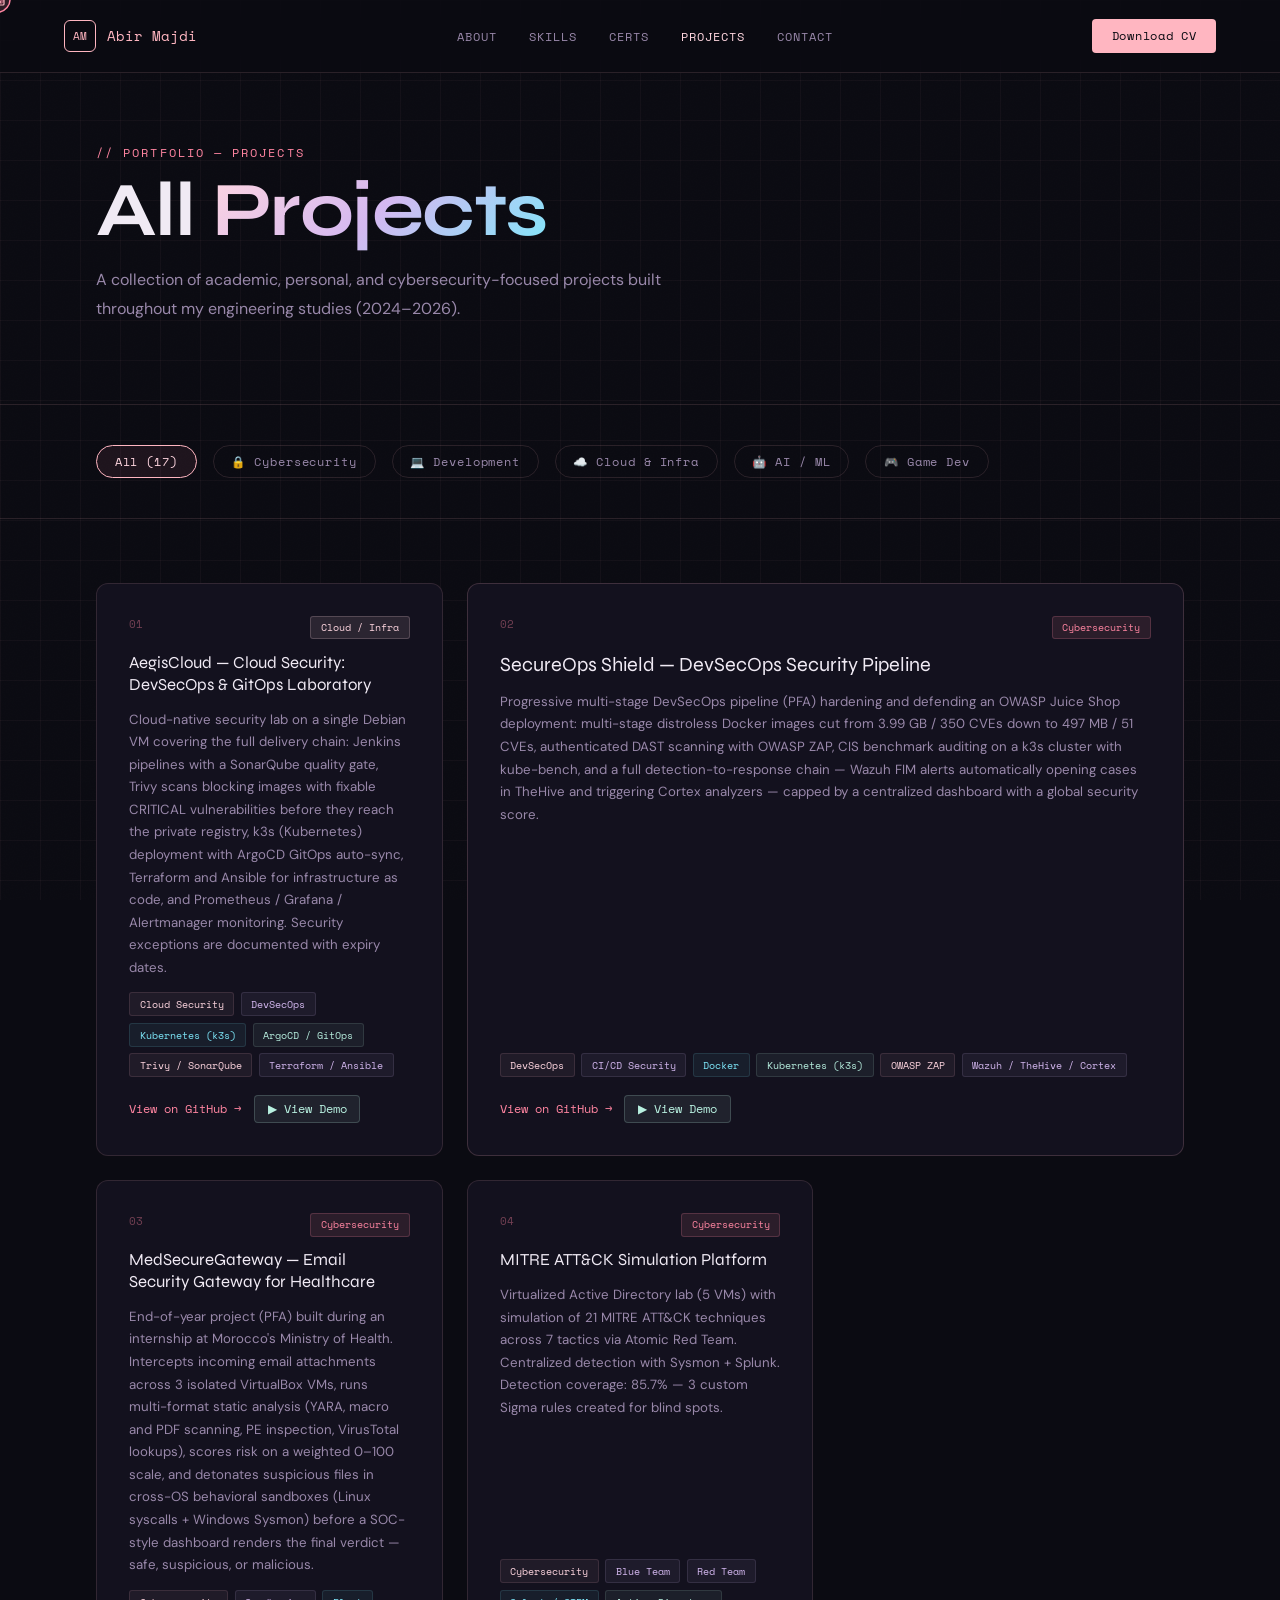
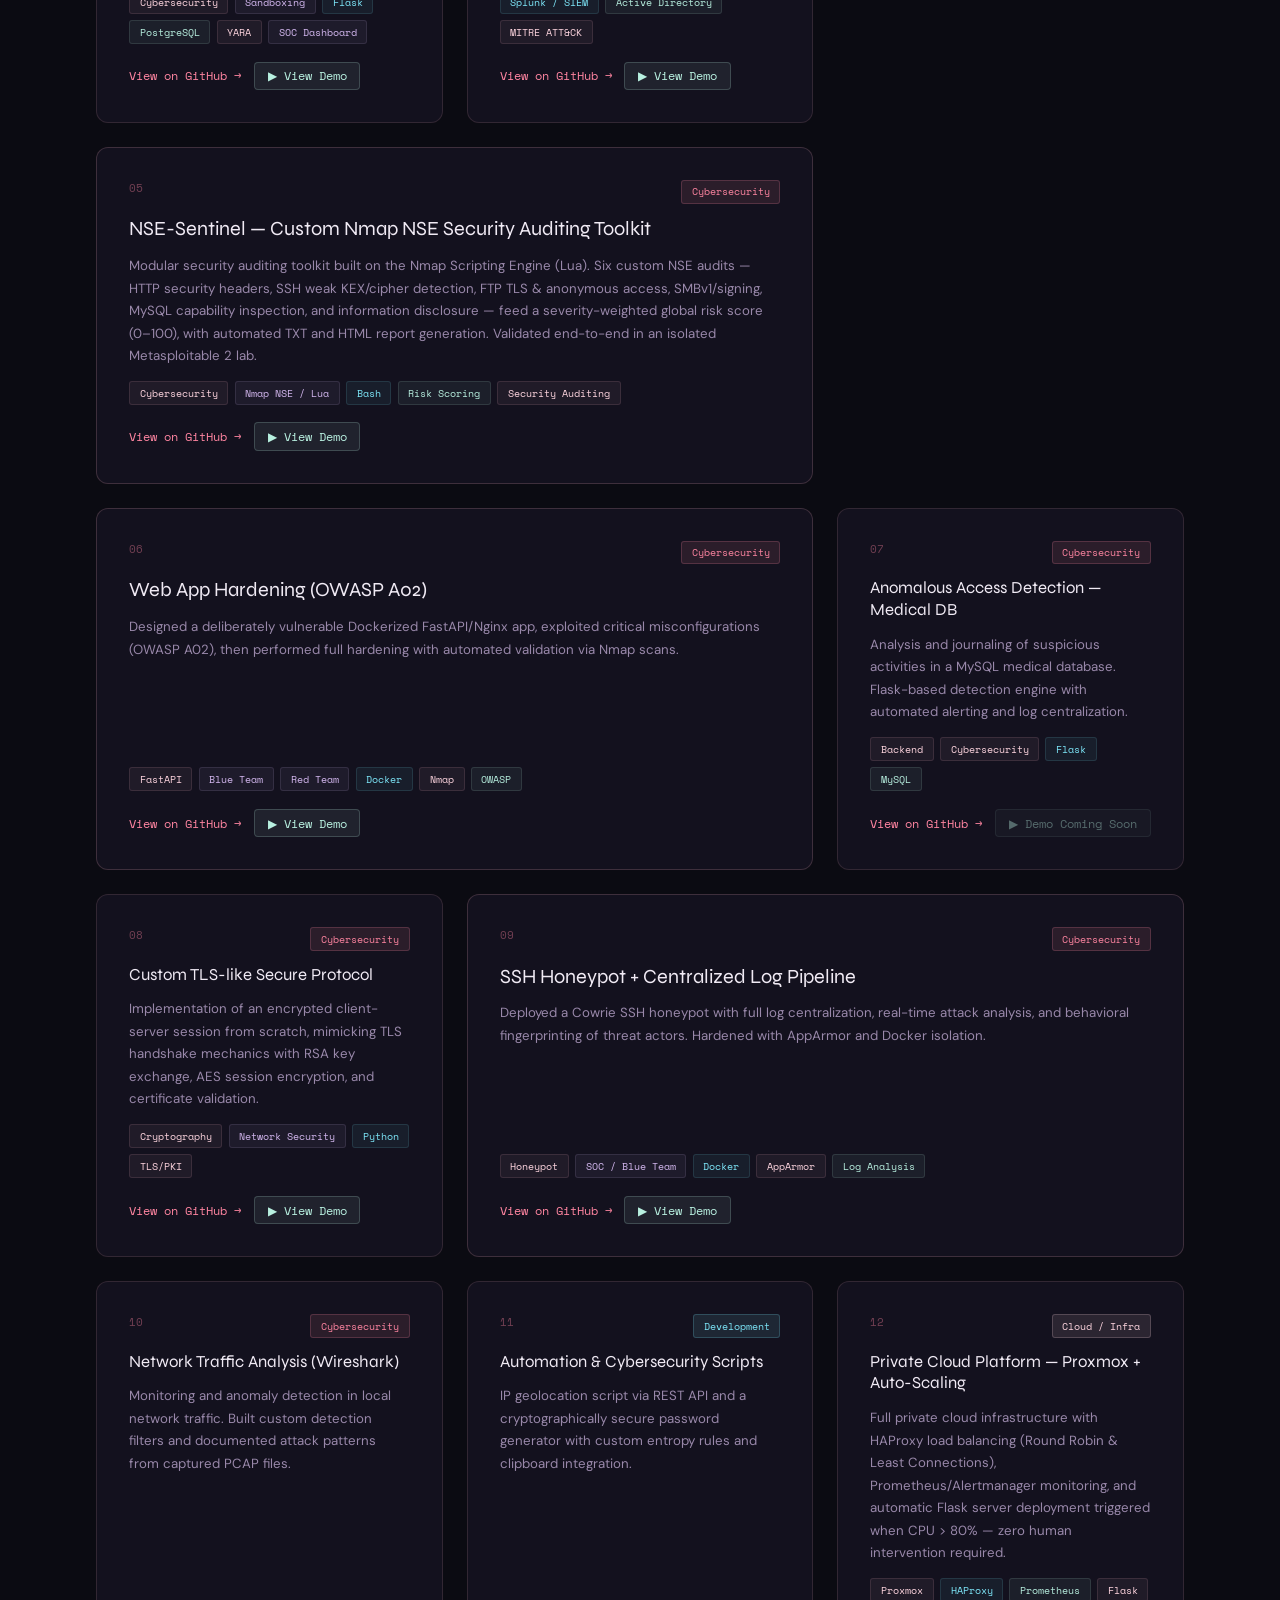
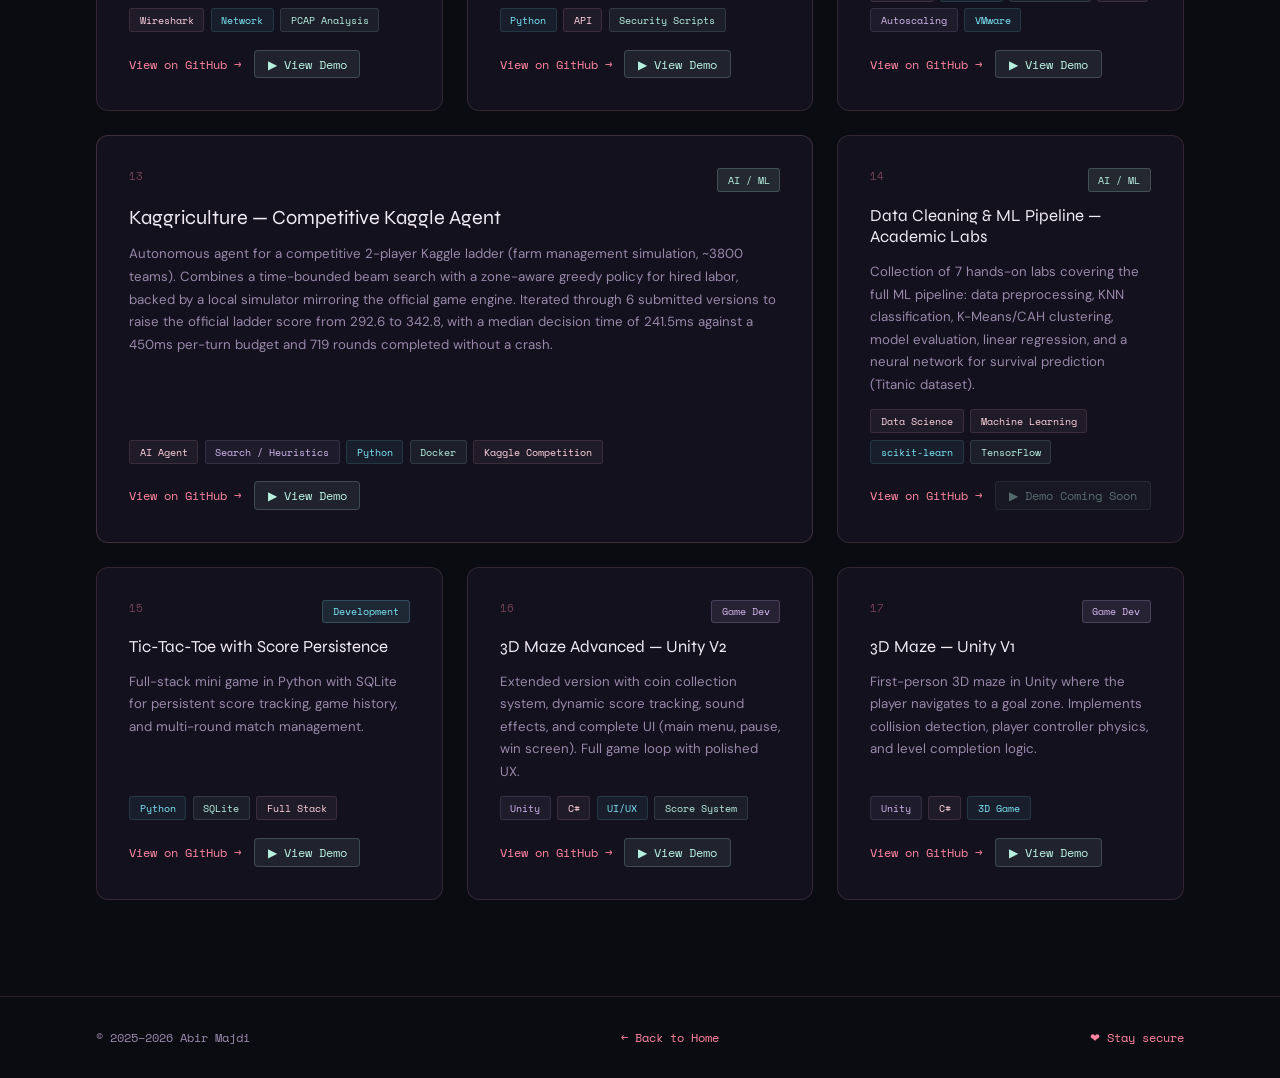
==== commit a00b18a9: "feat: reclassify Aegis Cloud as Cloud / Infra with cloud security focus" ====
--- a/projets.htm
+++ b/projets.htm
@@ -761,7 +761,7 @@
       <li><a href="projets.htm" class="active">Projects</a></li>
       <li><a href="index.htm#contact">Contact</a></li>
     </ul>
-    <a href="CV_Abir_Majdi_ATS.pdf" class="nav-cv" target="_blank">Download CV</a>
+    <a href="CV_Abir_Majdi_Cybersecurite.pdf" class="nav-cv" target="_blank">Download CV</a>
   </nav>
 
   <div class="page-header">
@@ -785,31 +785,33 @@
   <div class="projects-section">
     <div class="projects-grid">
       <!-- 01 — AegisCloud -->
-      <div class="proj-card reveal" data-cat="security">
+      <div class="proj-card reveal" data-cat="cloud">
         <div class="proj-header">
           <span class="proj-num">01</span>
-          <span class="proj-type type-security">Cybersecurity</span>
-        </div>
-        <div class="proj-title">AegisCloud — DevSecOps &amp; GitOps Laboratory</div>
-        <div class="proj-desc">Local, cost-free DevSecOps lab running a full delivery chain on a single Debian VM:
-          Jenkins pipelines with a SonarQube quality gate, Trivy image scans blocking fixable CRITICAL
-          vulnerabilities before the push to a private registry, k3s deployment, ArgoCD GitOps auto-sync, and
-          Prometheus / Grafana / Alertmanager monitoring. Security exceptions are documented with expiry dates.</div>
-        <div class="proj-tags">
-          <span class="tag">DevSecOps</span>
-          <span class="tag p">Jenkins</span>
-          <span class="tag b">Trivy</span>
-          <span class="tag g">k3s / ArgoCD</span>
-          <span class="tag">SonarQube</span>
-          <span class="tag p">Prometheus / Grafana</span>
+          <span class="proj-type type-cloud">Cloud / Infra</span>
+        </div>
+        <div class="proj-title">AegisCloud — Cloud Security: DevSecOps &amp; GitOps Laboratory</div>
+        <div class="proj-desc">Cloud-native security lab on a single Debian VM covering the full delivery chain:
+          Jenkins pipelines with a SonarQube quality gate, Trivy scans blocking images with fixable CRITICAL
+          vulnerabilities before they reach the private registry, k3s (Kubernetes) deployment with ArgoCD GitOps
+          auto-sync, Terraform and Ansible for infrastructure as code, and Prometheus / Grafana / Alertmanager
+          monitoring. Security exceptions are documented with expiry dates.</div>
+        <div class="proj-tags">
+          <span class="tag">Cloud Security</span>
+          <span class="tag p">DevSecOps</span>
+          <span class="tag b">Kubernetes (k3s)</span>
+          <span class="tag g">ArgoCD / GitOps</span>
+          <span class="tag">Trivy / SonarQube</span>
+          <span class="tag p">Terraform / Ansible</span>
         </div>
         <div class="proj-actions">
           <a href="https://github.com/penelopeeckhar/AegisCloud" target="_blank" class="proj-link">View on GitHub →</a>
           <button class="demo-btn"
-            onclick="openDemo('AegisCloud — DevSecOps &amp; GitOps Laboratory', 'https://github.com/penelopeeckhar/AegisCloud')">&#9654;
+            onclick="openDemo('AegisCloud — Cloud Security: DevSecOps &amp; GitOps Laboratory', 'https://github.com/penelopeeckhar/AegisCloud')">&#9654;
             View Demo</button>
         </div>
       </div>
+
       <!-- 02 — SecureOps Shield -->
       <div class="proj-card featured reveal" data-cat="security">
         <div class="proj-header">
@@ -1260,7 +1262,7 @@
 
     // Toutes les clés utilisent & (pas &amp;) — la recherche est normalisée dans openDemo
     const DEMO_VIDEOS = {
-      'AegisCloud — DevSecOps & GitOps Laboratory': [
+      'AegisCloud — Cloud Security: DevSecOps & GitOps Laboratory': [
         { label: 'Démonstration AegisCloud :', src: 'https://drive.google.com/file/d/1Ucovjo5usvG40H-y0I6yyVqeN_-L33oG/view?usp=drive_link' }
       ],
       'NSE-Sentinel — Custom Nmap NSE Security Auditing Toolkit': [
